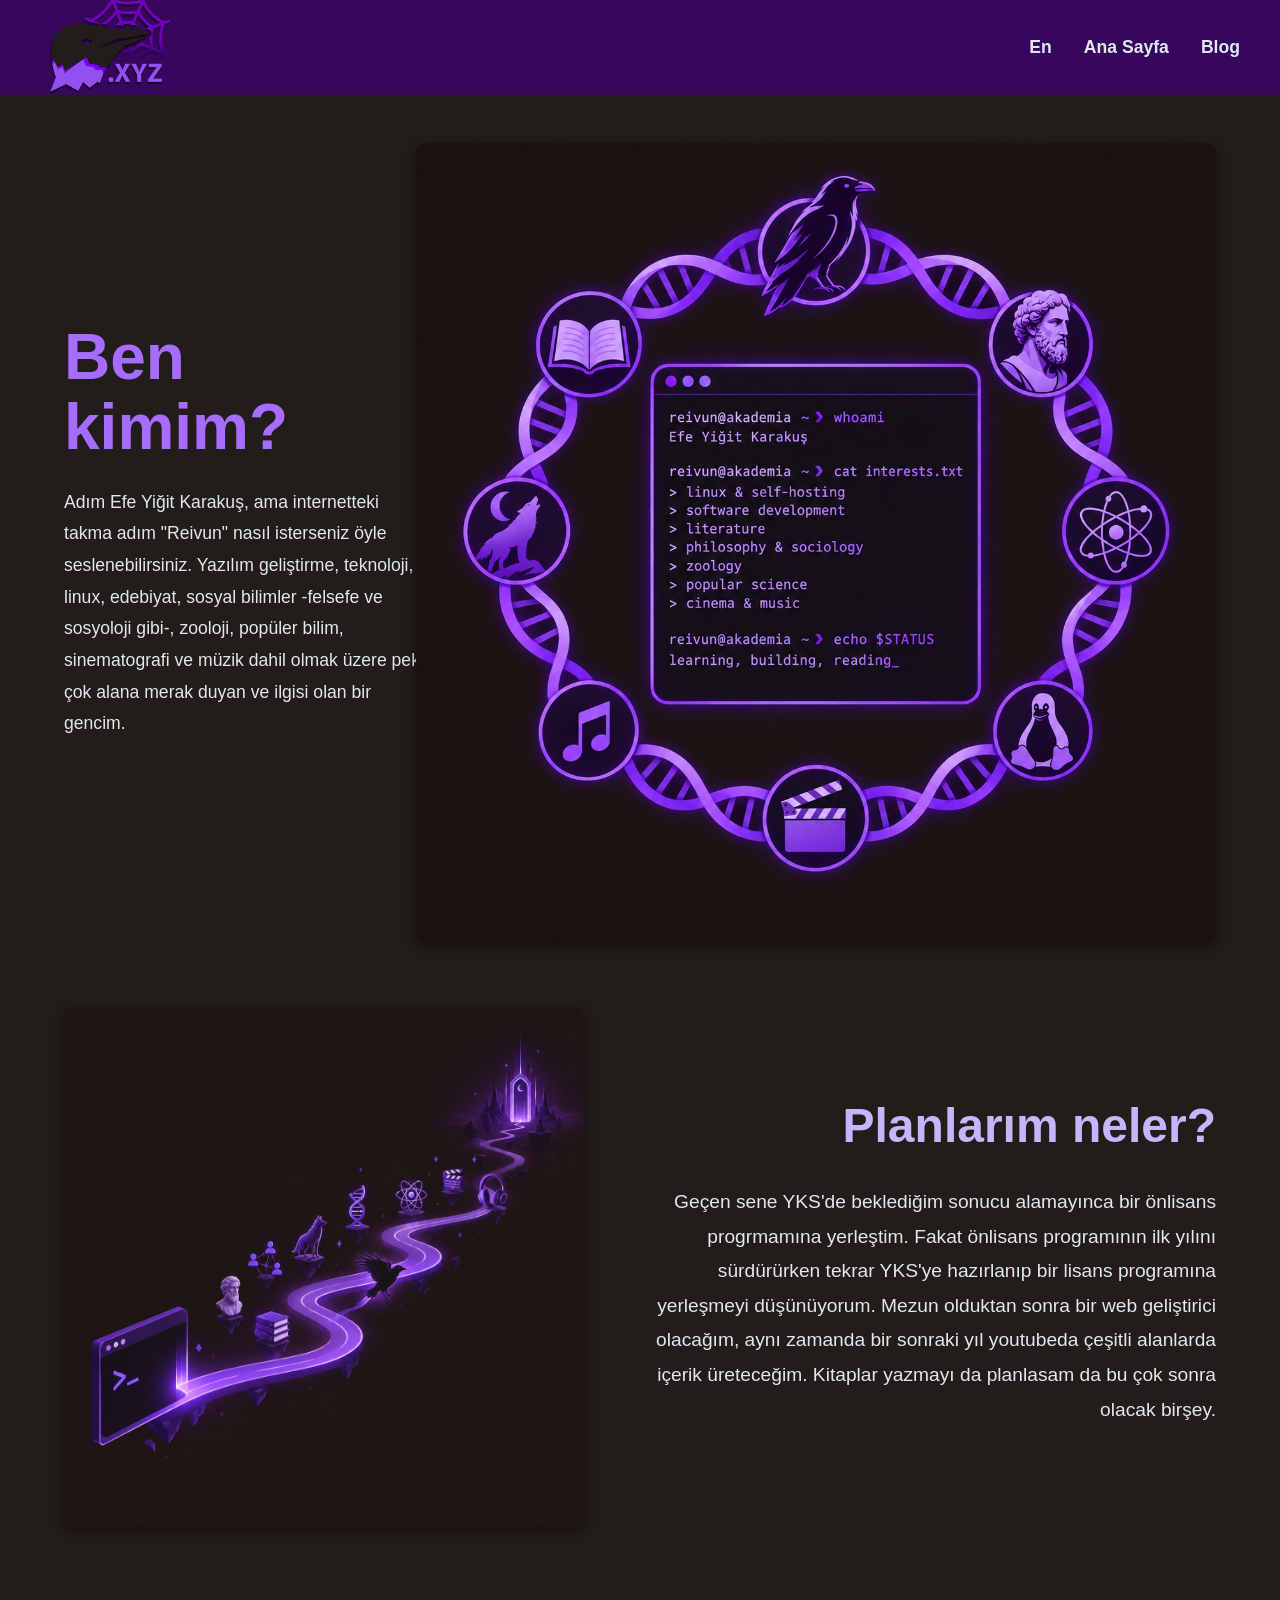
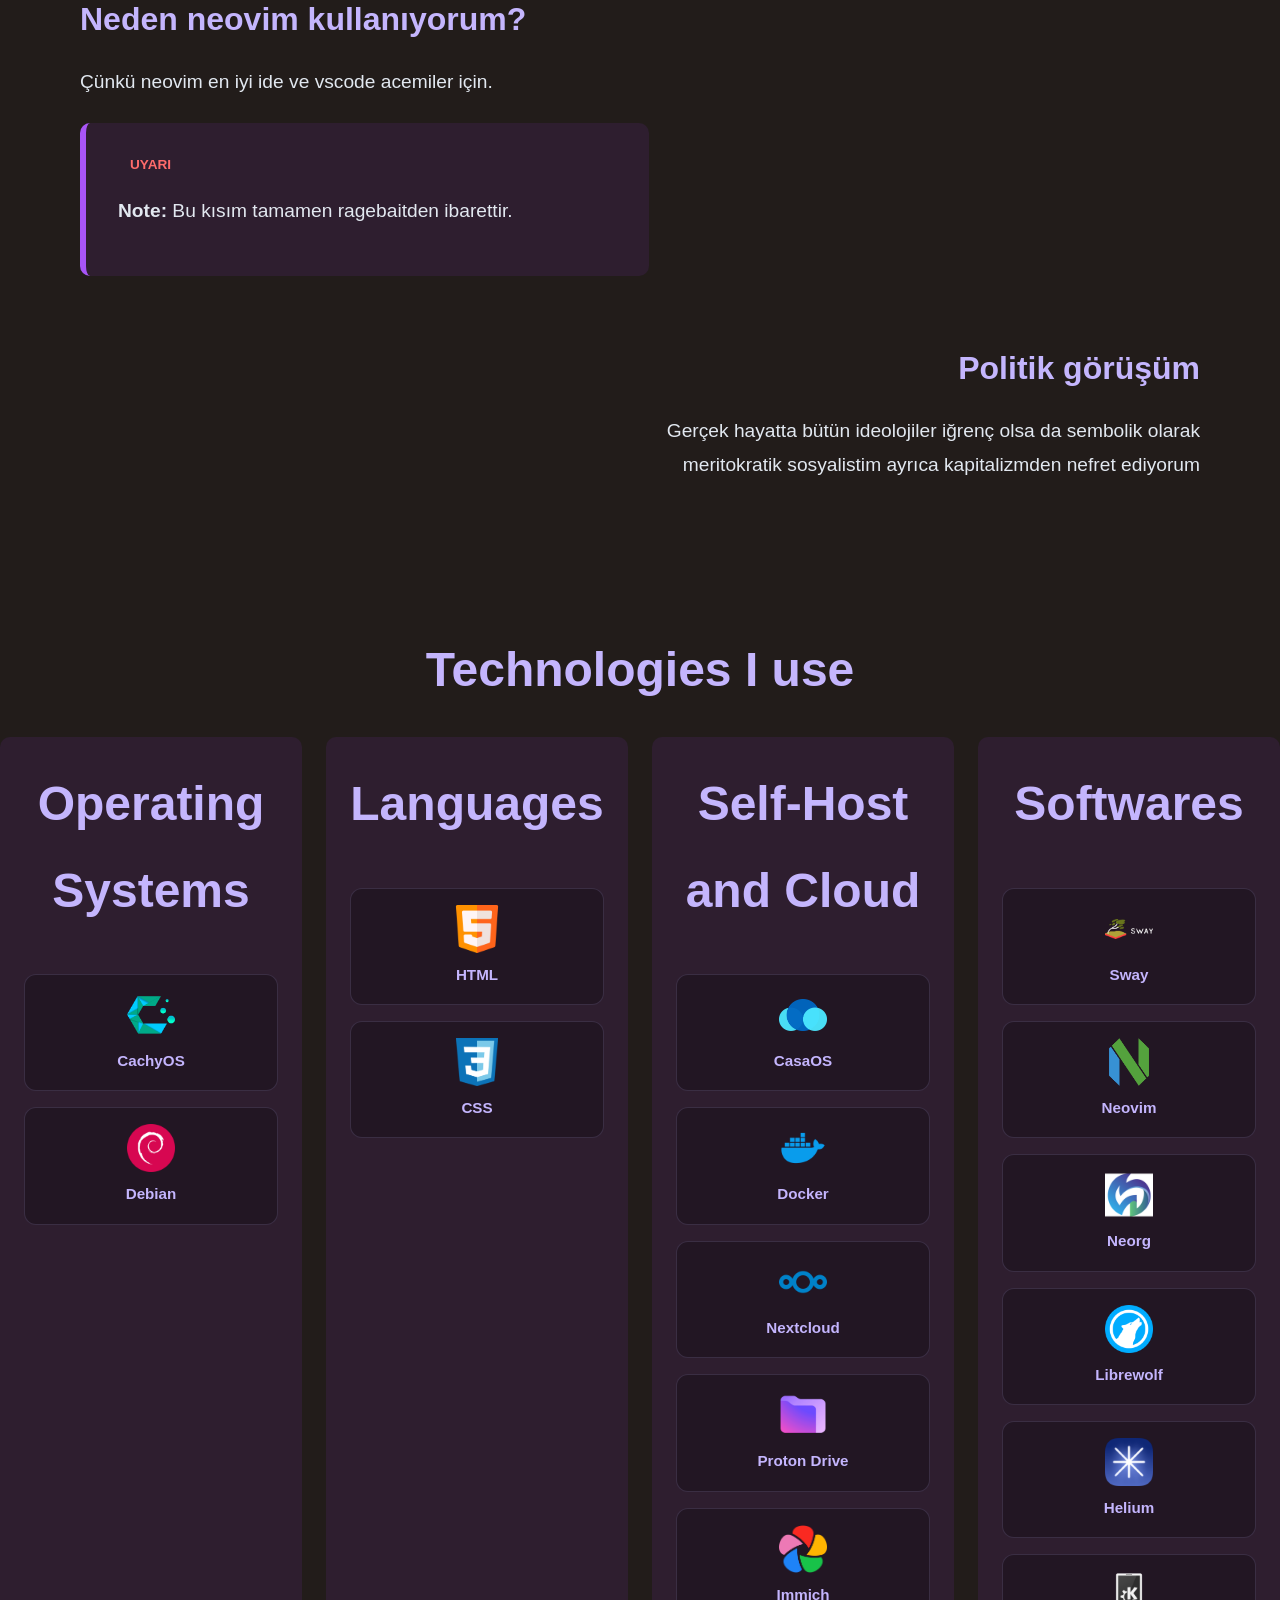
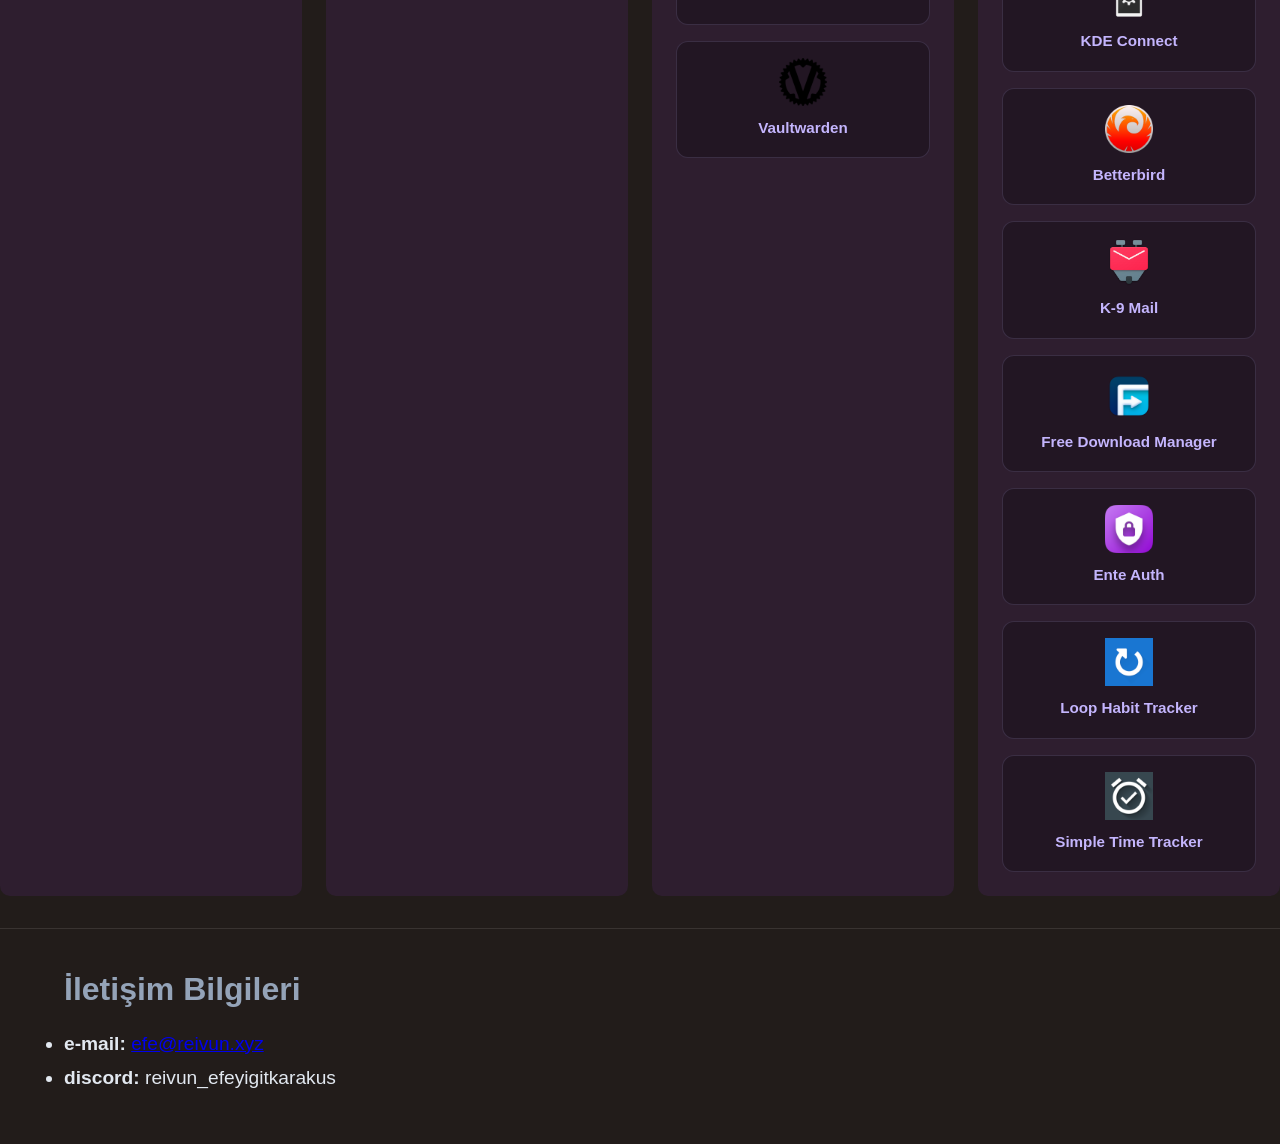
==== tr/index.html @ 5aaf133d "The logical errors in the code have been resolved" ====
<!DOCTYPE html>
<!-- html etiketi: lang="tr", içeriğin Türkçe olduğunu bildirir. Ekran okuyucular için doğru dil karşıdan yüklemesi yapar. -->
<html lang="tr">
<head>
  <!-- charset: UTF-8 karakter kodlaması (Türkçe karakterler için zorunlu). -->
  <meta charset="UTF-8">
  <!-- viewport: Mobil cihazlarda sayfanın doğru ölçekte görünmesini sağlar. -->
  <meta name="viewport" content="width=device-width, initial-scale=1.0">
  <!-- description: Arama motorları için Türkçe site açıklaması. -->
  <meta name="description" content="Efe Yiğit Karakuş (Reivun) kişisel portfolyo sitesi.">
  <meta name="author" content="Efe Yiğit Karakuş">

  <!-- CSS bağlantısı: tr/index.html 'tr/' klasörünün içinde olduğu için CSS'e doğru yol '../css/main.css'. -->
  <link rel="stylesheet" href="../css/main.css">

  <!-- title: Tarayıcı sekmesinde görünen başlık. -->
  <title>Efe Yiğit Karakuş | Kişisel Portfolyo</title>
</head>
<body>
  <!-- nav: Gezinme menüsü. aria-label ile erişebilirlik eklendi. -->
  <nav class="navbar" aria-label="Ana navigasyon menüsü">
    <!-- Logo bağlantısı: Anasayfaya (İngilizce) dönüş sağlar. -->
    <a href="../index.html" class="logo" aria-label="Anasayfaya dön (İngilizce)">
      <!-- ../images: tr klasörünün bir üstünde (kök dizinde) images klasörü var, bu yüzden yol doğru. -->
      <img src="../images/logo.png" alt="Reivun kişisel logosu">
    </a>
    <div class="nav-links">
      <a href="../index.html">En</a>
      <!-- aria-current="page": Şu an bulunduğunuz sayfayı işaretler. -->
      <a href="index.html" aria-current="page">Ana Sayfa</a>
      <a href="blog.html">Blog</a>
    </div>
  </nav>

  <!-- main: Sayfanın ana içeriği. -->
  <main>
    <section class="whoami-section">
      <div class="whoami-text">
        <h1>Ben kimim?</h1>
        <p>Adım Efe Yiğit Karakuş, ama internetteki takma adım "Reivun" nasıl isterseniz öyle seslenebilirsiniz. Yazılım geliştirme, teknoloji, linux, edebiyat, sosyal bilimler -felsefe ve sosyoloji gibi-, zooloji, popüler bilim, sinematografi ve müzik dahil olmak üzere pek çok alana merak duyan ve ilgisi olan bir gencim.</p>
      </div>
      <img src="../images/whoami.png" alt="whoami-terminal" class="whoami-img">
    </section>

    <section class="destination-section">
      <img src="../images/destination.png" alt="Hedef" class="destination-img">
      <div>
        <h2>Planlarım neler?</h2>
        <p>Geçen sene YKS'de beklediğim sonucu alamayınca bir önlisans progrmamına yerleştim. Fakat önlisans programının ilk yılını sürdürürken tekrar YKS'ye hazırlanıp bir lisans programına yerleşmeyi düşünüyorum. Mezun olduktan sonra bir web geliştirici olacağım, aynı zamanda bir sonraki yıl youtubeda çeşitli alanlarda içerik üreteceğim. Kitaplar yazmayı da planlasam da bu çok sonra olacak birşey.</p>
      </div>
    </section>

    <section class="align-left">
      <h3>Neden neovim kullanıyorum?</h3>
      <p>Çünkü neovim en iyi ide ve vscode acemiler için.</p>
      <div class="card">
        <div class="badge">Uyarı</div>
        <!-- <strong>: Kalın metin. 'Note:' yerine Türkçe 'Not:' kullanılabilir, ancak şu an оригинал korundu. -->
        <p><strong>Note:</strong> Bu kısım tamamen ragebaitden ibarettir.</p>
      </div>
    </section>

    <section class="align-right">
      <h3>Politik görüşüm</h3>
      <p>Gerçek hayatta bütün ideolojiler iğrenç olsa da sembolik olarak meritokratik sosyalistim ayrıca kapitalizmden nefret ediyorum</p>
    </section>
  </main>

  <!-- techs: Teknoloji listesi bölümü. 'br' etiketleri kaldırıldı, boşluk CSS tarafından sağlanıyor. -->
  <div class="techs">
    <!-- İkinci h1 yerine h2 kullanıldı (tek h1 kuralına uygun). -->
    <h2>Technologies I use</h2>
    <div class="techs-grid">
      <!-- Kategori: İşletim Sistemleri -->
      <div class="techs-category">
        <h2>Operating Systems</h2>
        <div class="techs-item">
          <img src="../images/cachyos-icon.png" alt="CachyOS işletim sistemi logosu">
          <span>CachyOS</span>
        </div>
        <div class="techs-item">
          <img src="../images/debian-icon.png" alt="Debian işletim sistemi logosu">
          <span>Debian</span>
        </div>
      </div>

      <!-- Kategori: Diller (kapanış etiketi h2 olarak düzeltildi, h3 hatalıydı) -->
      <div class="techs-category">
        <h2>Languages</h2>
        <div class="techs-item">
          <img src="../images/html-icon.png" alt="HTML dili logosu">
          <span>HTML</span>
        </div>
        <div class="techs-item">
          <img src="../images/css-icon.png" alt="CSS dili logosu">
          <span>CSS</span>
        </div>
      </div>

      <!-- Kategori: Self-Host ve Bulut (kapanış etiketi h2 olarak düzeltildi, h4 hatalıydı) -->
      <div class="techs-category">
        <h2>Self-Host and Cloud</h2>
        <div class="techs-item">
          <img src="../images/casaos-icon.png" alt="CasaOS logosu">
          <span>CasaOS</span>
        </div>
        <div class="techs-item">
          <img src="../images/docker-icon.png" alt="Docker logosu">
          <span>Docker</span>
        </div>
        <div class="techs-item">
          <img src="../images/nextcloud-icon.png" alt="Nextcloud logosu">
          <span>Nextcloud</span>
        </div>
        <div class="techs-item">
          <img src="../images/proton-drive-icon.png" alt="Proton Drive logosu">
          <span>Proton Drive</span>
        </div>
        <div class="techs-item">
          <img src="../images/immich-232799461.png" alt="Immich logosu">
          <span>Immich</span>
        </div>
        <div class="techs-item">
          <img src="../images/vaultwarden-icon.png" alt="Vaultwarden logosu">
          <span>Vaultwarden</span>
        </div>
      </div>

      <!-- Kategori: Yazılımlar -->
      <div class="techs-category">
        <h2>Softwares</h2>
        <div class="techs-item">
          <img src="../images/sway-icon.png" alt="Sway pencere yöneticisi logosu">
          <span>Sway</span>
        </div>
        <div class="techs-item">
          <img src="../images/neovim-icon.png" alt="Neovim metin editörü logosu">
          <span>Neovim</span>
        </div>
        <div class="techs-item">
          <img src="../images/neorg-icon.png" alt="Neorg organizasyon aracı logosu">
          <span>Neorg</span>
        </div>
        <div class="techs-item">
          <img src="../images/librewolf-icon.png" alt="Librewolf web tarayıcısı logosu">
          <span>Librewolf</span>
        </div>
        <div class="techs-item">
          <img src="../images/helium-icon.png" alt="Helium logosu">
          <span>Helium</span>
        </div>
        <div class="techs-item">
          <img src="../images/kde-connect-icon.png" alt="KDE Connect logosu">
          <span>KDE Connect</span>
        </div>
        <div class="techs-item">
          <img src="../images/betterbird-icon.png" alt="Betterbird e-posta istemcisi logosu">
          <span>Betterbird</span>
        </div>
        <div class="techs-item">
          <img src="../images/K-9-mail-icon.png" alt="K-9 Mail e-posta istemcisi logosu">
          <span>K-9 Mail</span>
        </div>
        <div class="techs-item">
          <img src="../images/free-download-manager-icon.png" alt="Free Download Manager logosu">
          <span>Free Download Manager</span>
        </div>
        <div class="techs-item">
          <img src="../images/ente-auth-icon.png" alt="Ente Auth doğrulama uygulaması logosu">
          <span>Ente Auth</span>
        </div>
        <div class="techs-item">
          <img src="../images/loop-habbit-tracker-icon.png" alt="Loop Habit Tracker logosu">
          <span>Loop Habit Tracker</span>
        </div>
        <div class="techs-item">
          <img src="../images/simple-time-tracker-icon.png" alt="Simple Time Tracker logosu">
          <span>Simple Time Tracker</span>
        </div>
      </div>
    </div>
  </div>

  <!-- footer: Alt bilgi bölümü. İletişim bilgileri burada. -->
  <footer>
    <!-- id="contact-info": Bu bölüme doğrudan link atılabilir veya JavaScript ile hedeflenebilir. -->
    <h3 id="contact-info">İletişim Bilgileri</h3>
    <ul>
      <li><b>e-mail:</b> <a href="mailto:efe@reivun.xyz">efe@reivun.xyz</a></li>
      <li><b>discord:</b> reivun_efeyigitkarakus</li>
    </ul>
  </footer>
</body>
</html>
---- css/main.css ----
/* ==========================================================================
   CSS SIFIRLA
MA (RESET)
   ==========================================================================
   Tüm HTML elementlerinin varsayılan marj (boşluk) ve dolgu (padding) değerlerini sıfırlar.
   box-sizing: border-box, genişlik ve yükseklik hesaplamalarında kenarlık (border) ve dolguyu (padding)
   dahil eder. Bu sayede elemanlar beklenmedik şekilde genişmez ve tasarım daha tutarlı olur.
*/
* {
  margin: 0;
  padding: 0;
  box-sizing: border-box;
}

/* ==========================================================================
   CSS DEĞİŞKENLERİ (CUSTOM PROPERTIES)
   ==========================================================================
   Renkleri, yazı tiplerini ve yaygın değerleri tek bir yerde toplar.
   Avantaj: Bir rengi değiştirmek istediğinizde, tüm dosyada arama yapmak yerine
   sadece buradaki değeri değiştirirsiniz. Kod daha temiz ve sürdürülebilir olur.
*/
:root {
  --bg-color: #221c1a;          /* Sayfa arka plan rengi (koyu kahverengi/siyah) */
  --text-color: #e2e8f0;        /* Ana yazı rengi (açık gri/mavi) */
  --primary-color: #a66bff;     /* Birincil renk (mor - başlıklar için) */
  --secondary-color: #c4b5fd;   /* İkincil renk (hafif mor - alt başlıklar için) */
  --accent-color: #ff6b6b;      /* Vurgu rengi (kırmızı/sarı - uyarılar için) */
  --navbar-bg: #37065d;         /* Navigasyon çubuğu arka plan rengi (koyu mor) */
  --card-bg: rgba(147, 51, 234, 0.1); /* Kart arka plan rengi (şeffaf mor) */
  --muted-text: #94a3b8;        /* Soluk yazı rengi (alt bilgiler için) */
  --max-width: 1100px;          /* İçerik için maksimum genişlik (büyütüldü) */
  --border-radius: 10px;        /* Köşe yuvarlama (daha yuvarlak) */
  --max-width: 1500px;
}

/* ==========================================================================
   GÖVDE (BODY) STİLLERİ
   ==========================================================================
   Tüm sayfanın temel görünümünü belirler.
   Taban yazı boyutu büyütüldü (16px -> 18px) ve satır arası artırıldı.
*/
body {
  background-color: var(--bg-color);
  font-family: 'Geist', sans-serif;
  color: var(--text-color);
  font-size: 18px;               /* Taban yazı boyutu büyütüldü */
  line-height: 1.8;              /* Satır arası boşluk daha geniş */
}

/* ==========================================================================
   NAVBAR (GEZİNME ÇUBUĞU)
   ==========================================================================
   Sayfanın üstünde bulunan gezinme menüsü. Daha yüksek ve daha boşluklu.
*/
.navbar {
  display: flex;
  justify-content: space-between;
  align-items: center;
  background-color: var(--navbar-bg);
  padding: 1.5rem 2.5rem;        /* Daha büyük padding */
  max-height: 95px;             /* Daha yüksek navbar */
}

/* Logo alanı */
.logo {
  display: flex;
  align-items: center;
  margin-top: 20px;
}

/* Logo görseli: Daha büyük boyut */
.logo img {
  max-height: 140px;              /* Logo boyutu büyütüldü */
  width: auto;
  display: block;
}

/* Navigasyon bağlantıları grubu. */
.nav-links {
  display: flex;
  gap: 2rem;                     /* Bağlantılar arası daha fazla boşluk */
}

.nav-links a {
  color: var(--text-color);
  text-decoration: none;
  font-weight: 600;              /* Daha kalın yazı */
  font-size: 1.1rem;             /* Daha büyük yazı boyutu */
  transition: color 0.2s ease;
}

.nav-links a:hover {
  color: var(--primary-color);
}

/* ==========================================================================
   ANA İÇERİK VE ALT BİLGİ (MAIN & FOOTER)
   ==========================================================================
   Daha geniş padding ve ortalama.
*/
main,
footer {
  width: auto;
  padding: 3rem 4rem;            /* Daha büyük kenar boşlukları */
  max-width: var(--max-width);
  margin: 0 auto;
}

footer {
  padding-top: 2rem;
  border-top: 1px solid rgba(255, 255, 255, 0.1);
}

/* ==========================================================================
   BÖLÜMLER (SECTION)
   ==========================================================================
   Her içerik bölümü arası daha fazla boşluk.
*/
section {
  margin-bottom: 4rem;           /* Bölümler arası daha büyük boşluk */
  max-width: 72ch;               /* Okunabilir satır uzunluğu korundu */
  padding: 0 1rem;
}

section h1,
section h2,
section h3 {
  margin-bottom: 1rem;           /* Başlık ile metin arası daha fazla boşluk */
}

/* Başlık boyutları büyütüldü */
h1 {
  font-size: clamp(2.5rem, 5vw, 4rem);   /* Büyük ana başlık */
  color: var(--primary-color);
  margin-bottom: 1rem;
}

h2 {
  font-size: clamp(2rem, 4vw, 3rem);     /* Büyük alt başlık */
  color: var(--secondary-color);
  margin-bottom: 0.75rem;
}

h3 {
  font-size: clamp(1.5rem, 3vw, 2rem);   /* Büyük üçüncü seviye başlık */
  color: var(--secondary-color);
  margin-bottom: 0.5rem;
}

h4,
h5,
h6 {
  color: var(--secondary-color);
}

section p {
  line-height: 1.8;
  margin-bottom: 1.5rem;
}

/* Paragraf ve liste boyutu büyütüldü */
p,
li {
  font-size: clamp(1.125rem, calc(1rem + 0.25vw), 1.5rem);
  color: var(--text-color);
}

.whoami-section {
  display: grid;
  grid-template-columns: minmax(0, 60ch) minmax(0, 1fr); /* sol: yazı, sağ: görsel */
  align-items: center;
  gap: 10rem;

  max-width: none;
  width: 100%;
  padding: 0;
}

.whoami-text h1 {
  line-height: 1.1;
  margin-bottom: 1.5rem;
}

.whoami-text {
  min-width: 0;
  margin-right: 15rem;
}

.whoami-text p {
  font-size: clamp(0.800rem, calc(1rem + 0.25vw), 1.1rem);
}

.whoami-img {
  width: 100%;
  min-width: 800px;
  height: auto;
  justify-self: end;        /* görsel sağa yaslanır */
  border-radius: var(--border-radius);
  box-shadow: 0 4px 12px rgba(0, 0, 0, 0.4);
}

.destination-section {
  display: flex; 
  gap: 4rem;
  align-items: center;
  margin-left: 0;
  max-width: 60ch;
  min-width: 60ch;

  max-width: none;
  width: 100%;
  padding: 0;
  text-align: right;
}

.destination-img {
  width: 100%;
  min-width: 520px;
  height: auto;
  justify-self: start;
  border-radius: var(--border-radius);
  box-shadow: 0 4px 12px rgba(0, 0, 0, 0.4);
}

#contact-info {
  color: var(--muted-text);
}

/* ==========================================================================
   KART (CARD) BİÇEMLİĞİ
   ==========================================================================
   Uyarı/not kutusu daha belirgin ve daha geniş.
*/
.card {
  background-color: var(--card-bg);
  border-left: 6px solid #a855f7;   /* Daha kalın sol çizgi */
  border-radius: var(--border-radius);
  padding: 1.5rem 2rem;             /* Daha geniş iç boşluk */
  margin-top: 1.5rem;
  color: var(--accent-color);
}

.card .badge {
  display: inline-block;
  color: var(--accent-color);
  font-size: 0.85rem;
  font-weight: bold;
  padding: 0.25rem 0.75rem;
  border-radius: 4px;
  text-transform: uppercase;
  margin-bottom: 0.75rem;
}

/* ==========================================================================
   TEKNOLOJİLER BÖLÜMÜ (TECHS)
   ==========================================================================
   Eski boyutlara geri alındı (istisna: h1 başlıkları büyük kalıyor).
*/
.techs {
  max-width: var(--max-width);
  margin: 2rem auto;                 /* Eski üst-alt boşluğu */
  padding: 0;
  text-align: center;
  border-radius: var(--border-radius);
}

.techs h2 {
  margin-bottom: 1.5rem;             /* Eski kategori başlık boşluğu */
}

/* Grid düzeni: Eski sütun genişliği */
.techs-grid {
  display: grid;
  grid-template-columns: repeat(auto-fit, minmax(260px, 1fr));
  gap: 1.5rem;                       /* Eski hücre arası boşluk */
}

/* Teknoloji kategorileri: Eski kart boyutu */
.techs-category {
  background-color: var(--card-bg);
  padding: 1.5rem;
  display: grid;
  grid-template-columns: repeat(auto-fit, minmax(120px, 1fr));
  gap: 1rem;
  align-content: start;
  border-radius: var(--border-radius);
}

/* Kategori başlığı (font-size kaldırıldı, eski boyutta kalıyor) */
.techs-category h3 {
  grid-column: 1 / -1;
  margin-bottom: 1rem;
  text-align: center;
}

/* Teknoloji öğesi: İkon ve isim çifti eski boyutta */
.techs-item {
  display: flex;
  flex-direction: column;
  align-items: center;
  justify-content: center;
  gap: 0.5rem;
  padding: 1rem 0.5rem;
  background-color: rgba(0, 0, 0, 0.25);
  border: 1px solid rgba(196, 181, 253, 0.15);
  border-radius: 12px;
  transition: transform 0.2s ease, border-color 0.2s ease;
  text-align: center;
}

.techs-item img {
  width: 48px;                       /* Eski ikon boyutu */
  height: 48px;
  object-fit: contain;
}

.techs-item span {
  font-size: 0.95rem;                /* Eski yazı boyutu */
  font-weight: 700;
  color: var(--secondary-color);
}

.techs-item:hover {
  transform: translateY(-4px);
  border-color: var(--primary-color);
}

/* ==========================================================================
   SAĞA / SOLA YASLAMA (CLASS TABANLI)
   ==========================================================================
   Bölümlerin sola veya sağa yaslanmasını sağlar.
*/
.align-left {
  margin-right: auto;
  margin-left: 0;
  text-align: left;
  max-width: 60ch;
  min-width: 60ch;
}

.align-right {
  margin-left: auto;
  margin-right: 0;
  text-align: right;
  max-width: 60ch;
  min-width: 60ch;
}

/* ==========================================================================
   MOBIL UYUM (RESPONSIVE)
   ==========================================================================
   Dar ekranlarda boyutları biraz küçültür ama okunabilirliği korur.
*/
@media (max-width: 768px) {
  .navbar {
    flex-direction: column;
    gap: 1rem;
    padding: 1rem;
    min-height: auto;
  }

  .nav-links {
    flex-wrap: wrap;
    justify-content: center;
    gap: 1rem;
  }

  .logo img {
    max-height: 60px;
  }

  main,
  footer {
    padding: 1.5rem 2rem;
  }

  section {
    max-width: 100%;
    text-align: left;
    margin-bottom: 2rem;
  }

  .techs-grid {
    grid-template-columns: repeat(auto-fit, minmax(240px, 1fr));
    gap: 1.5rem;
  }

  .techs-category {
    padding: 1.5rem;
    gap: 1rem;
  }

  .techs-item img {
    width: 48px;
    height: 48px;
  }

  .techs-item span {
    font-size: 1rem;
  }

  h1 {
    font-size: clamp(2rem, 10vw, 3rem);
  }

  h2 {
    font-size: clamp(1.75rem, 8vw, 2.5rem);
  }

  h3 {
    font-size: clamp(1.25rem, 6vw, 1.75rem);
  }
}

/* ==========================================================================
   ERİŞEBİLİRLİK (ACCESSIBILITY)
   ==========================================================================
   Klavyenle gezinme yapan kullanıcılar için odaklanma stilleri.
*/
a:focus {
  outline: 3px solid var(--primary-color);
  outline-offset: 4px;
}
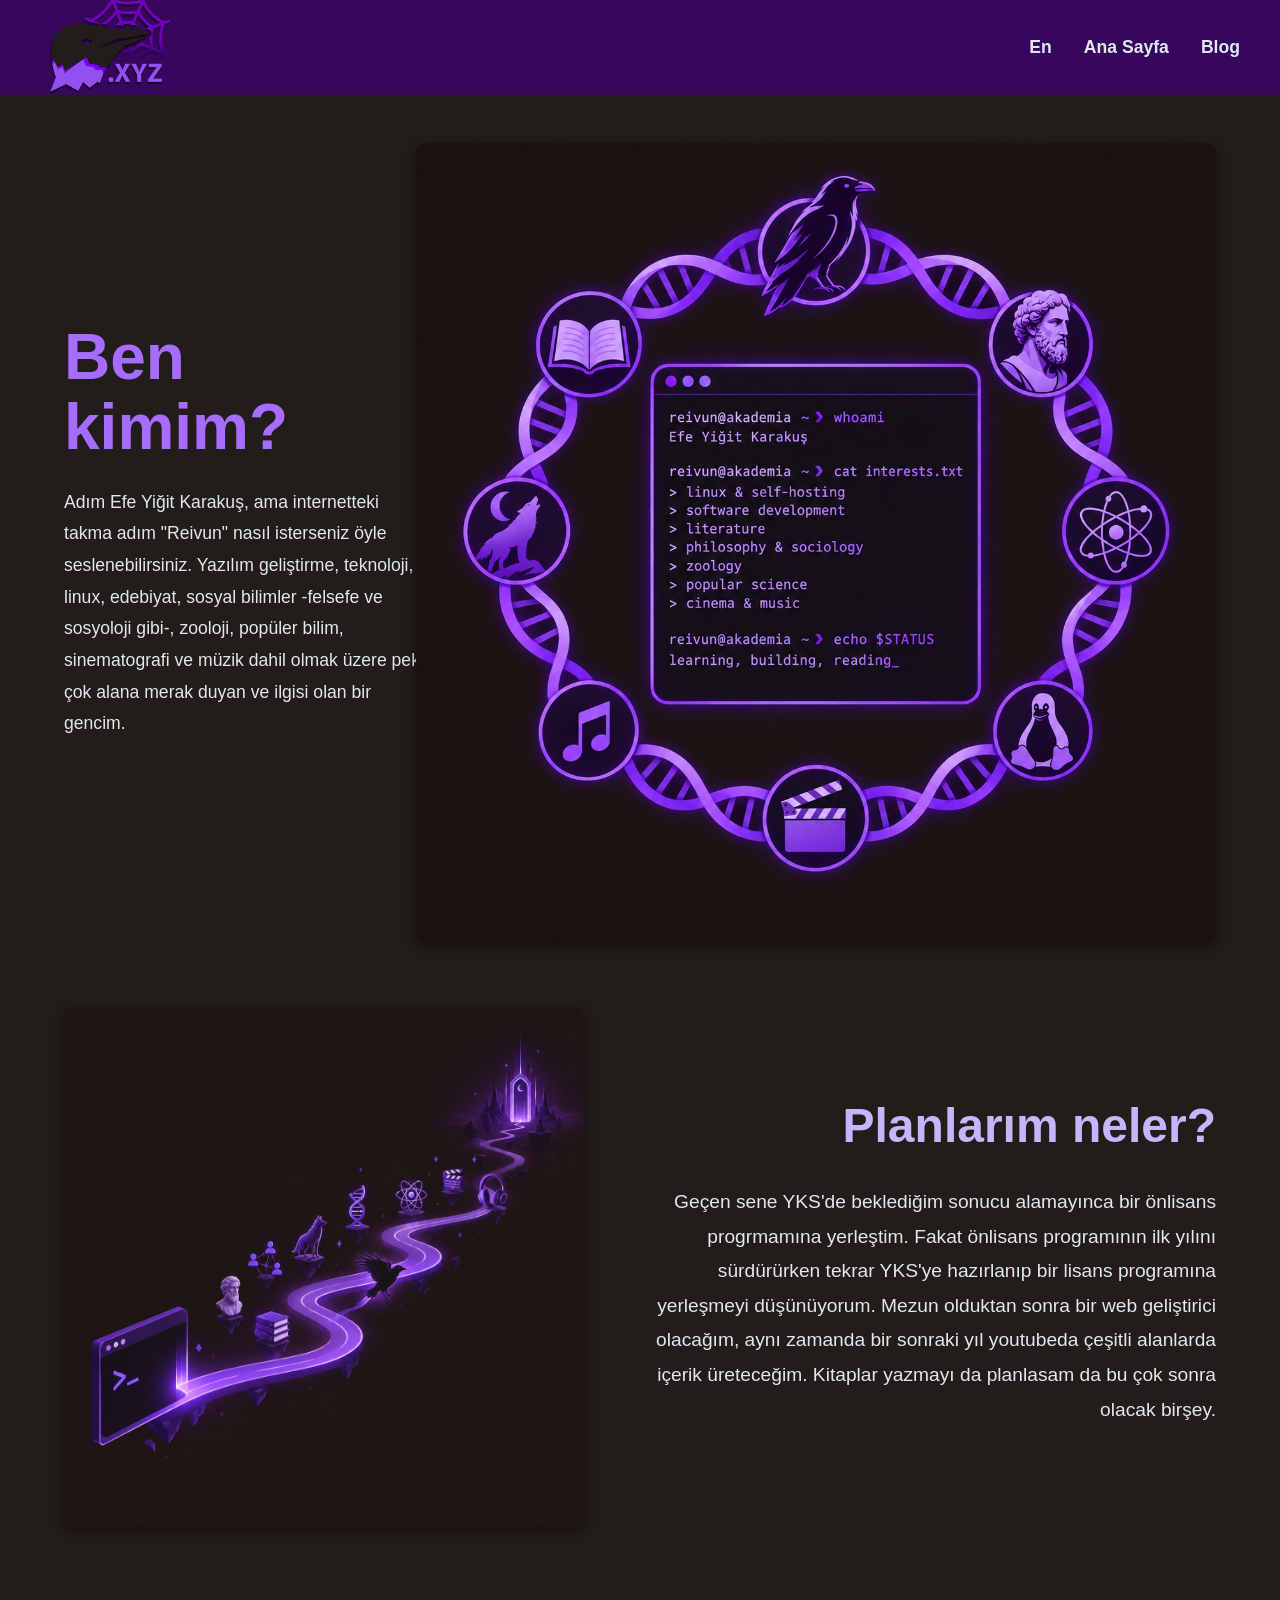
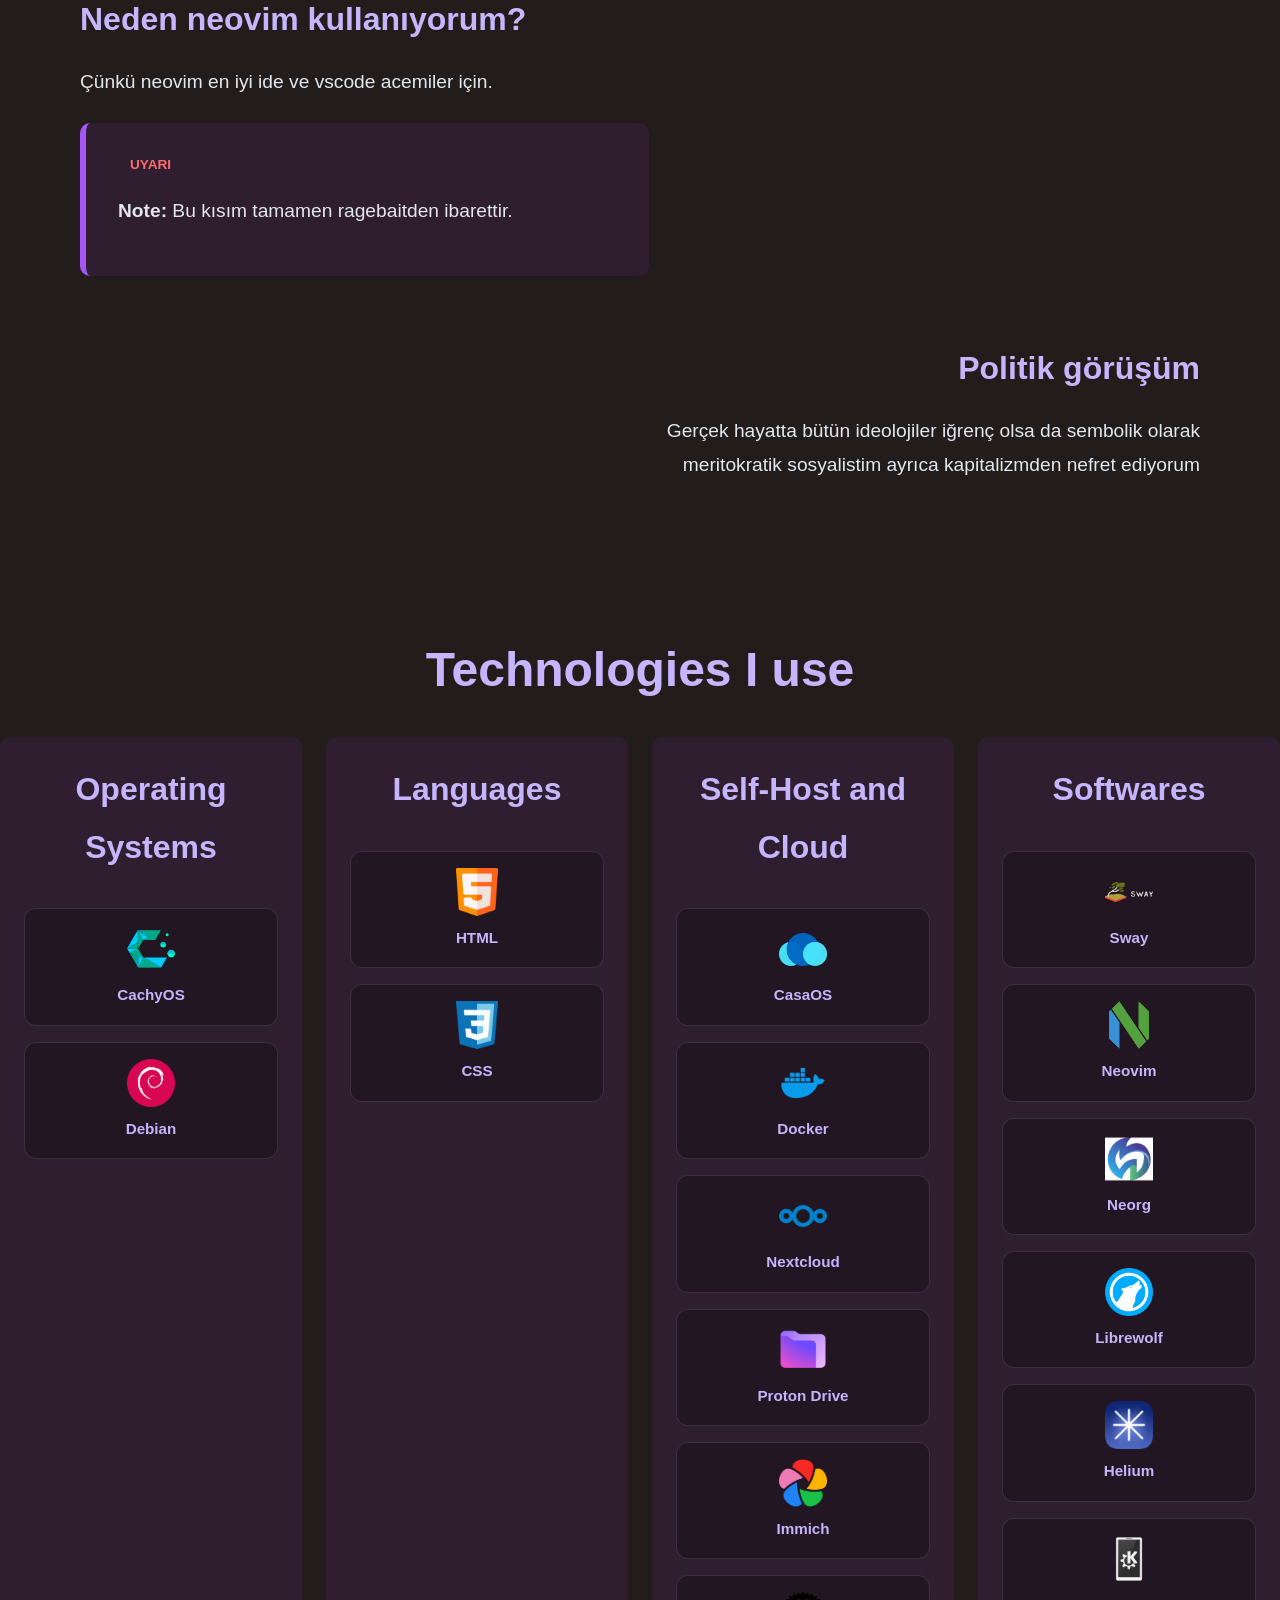
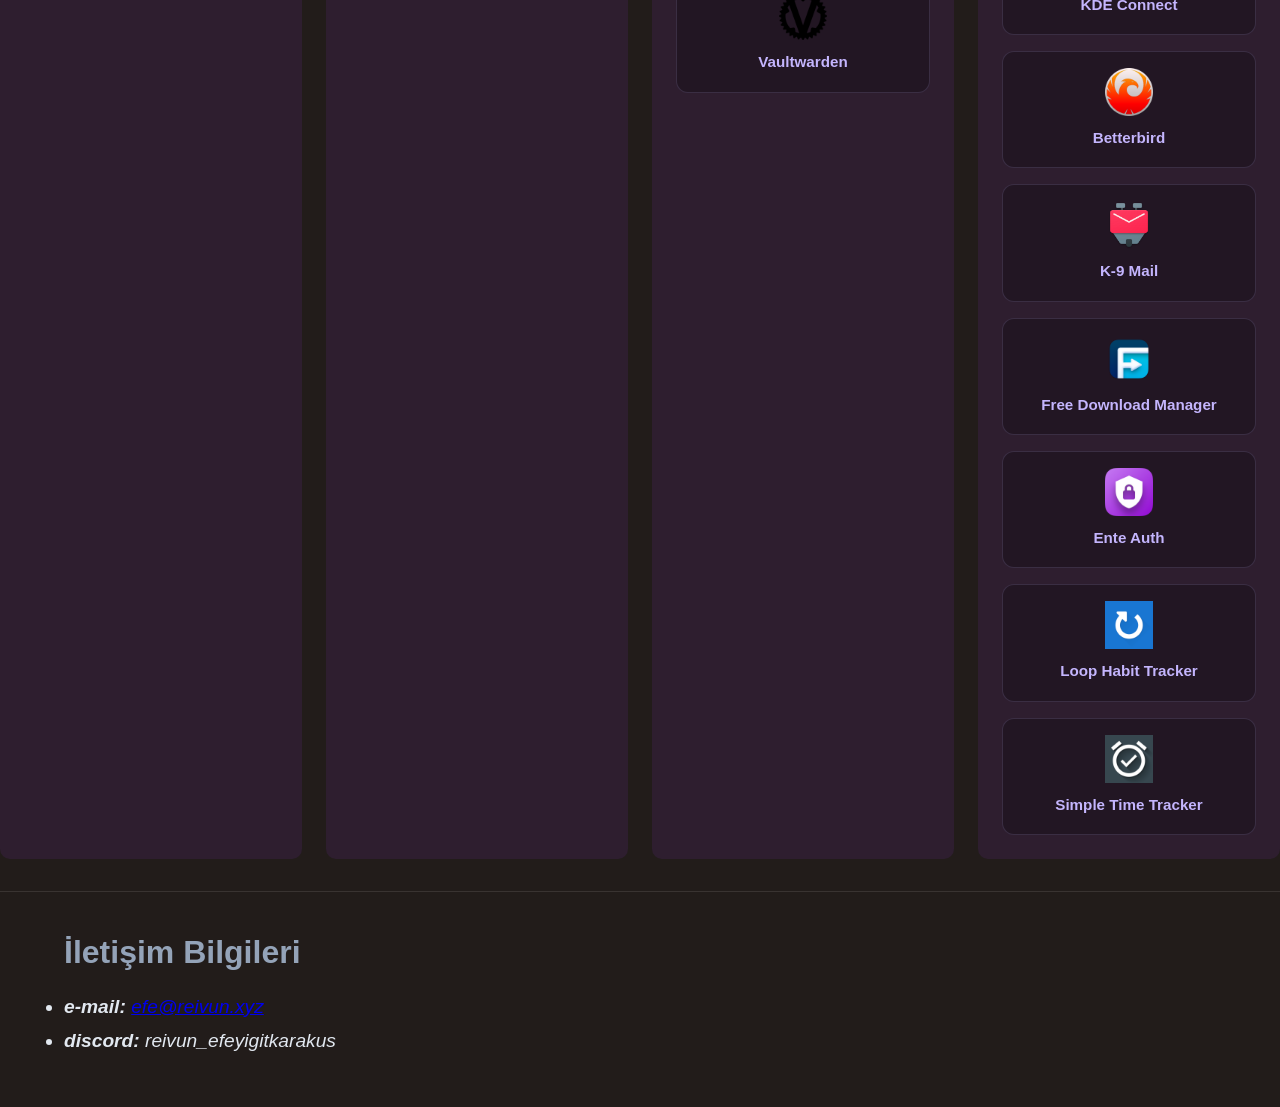
==== commit 45fc2436: "The logical errors in the code have been resolved" ====
--- a/tr/index.html
+++ b/tr/index.html
@@ -73,7 +73,7 @@
     <div class="techs-grid">
       <!-- Kategori: İşletim Sistemleri -->
       <div class="techs-category">
-        <h2>Operating Systems</h2>
+        <h3>Operating Systems</h2>
         <div class="techs-item">
           <img src="../images/cachyos-icon.png" alt="CachyOS işletim sistemi logosu">
           <span>CachyOS</span>
@@ -86,7 +86,7 @@
 
       <!-- Kategori: Diller (kapanış etiketi h2 olarak düzeltildi, h3 hatalıydı) -->
       <div class="techs-category">
-        <h2>Languages</h2>
+        <h3>Languages</h2>
         <div class="techs-item">
           <img src="../images/html-icon.png" alt="HTML dili logosu">
           <span>HTML</span>
@@ -99,7 +99,7 @@
 
       <!-- Kategori: Self-Host ve Bulut (kapanış etiketi h2 olarak düzeltildi, h4 hatalıydı) -->
       <div class="techs-category">
-        <h2>Self-Host and Cloud</h2>
+        <h3>Self-Host and Cloud</h2>
         <div class="techs-item">
           <img src="../images/casaos-icon.png" alt="CasaOS logosu">
           <span>CasaOS</span>
@@ -128,7 +128,7 @@
 
       <!-- Kategori: Yazılımlar -->
       <div class="techs-category">
-        <h2>Softwares</h2>
+        <h3>Softwares</h2>
         <div class="techs-item">
           <img src="../images/sway-icon.png" alt="Sway pencere yöneticisi logosu">
           <span>Sway</span>
@@ -185,10 +185,12 @@
   <footer>
     <!-- id="contact-info": Bu bölüme doğrudan link atılabilir veya JavaScript ile hedeflenebilir. -->
     <h3 id="contact-info">İletişim Bilgileri</h3>
+    <address>
     <ul>
       <li><b>e-mail:</b> <a href="mailto:efe@reivun.xyz">efe@reivun.xyz</a></li>
       <li><b>discord:</b> reivun_efeyigitkarakus</li>
     </ul>
-  </footer>
+    </address>
+   </footer>
 </body>
 </html>
--- a/css/main.css
+++ b/css/main.css
@@ -28,7 +28,6 @@
   --navbar-bg: #37065d;         /* Navigasyon çubuğu arka plan rengi (koyu mor) */
   --card-bg: rgba(147, 51, 234, 0.1); /* Kart arka plan rengi (şeffaf mor) */
   --muted-text: #94a3b8;        /* Soluk yazı rengi (alt bilgiler için) */
-  --max-width: 1100px;          /* İçerik için maksimum genişlik (büyütüldü) */
   --border-radius: 10px;        /* Köşe yuvarlama (daha yuvarlak) */
   --max-width: 1500px;
 }
@@ -204,7 +203,6 @@
   gap: 4rem;
   align-items: center;
   margin-left: 0;
-  max-width: 60ch;
   min-width: 60ch;
 
   max-width: none;
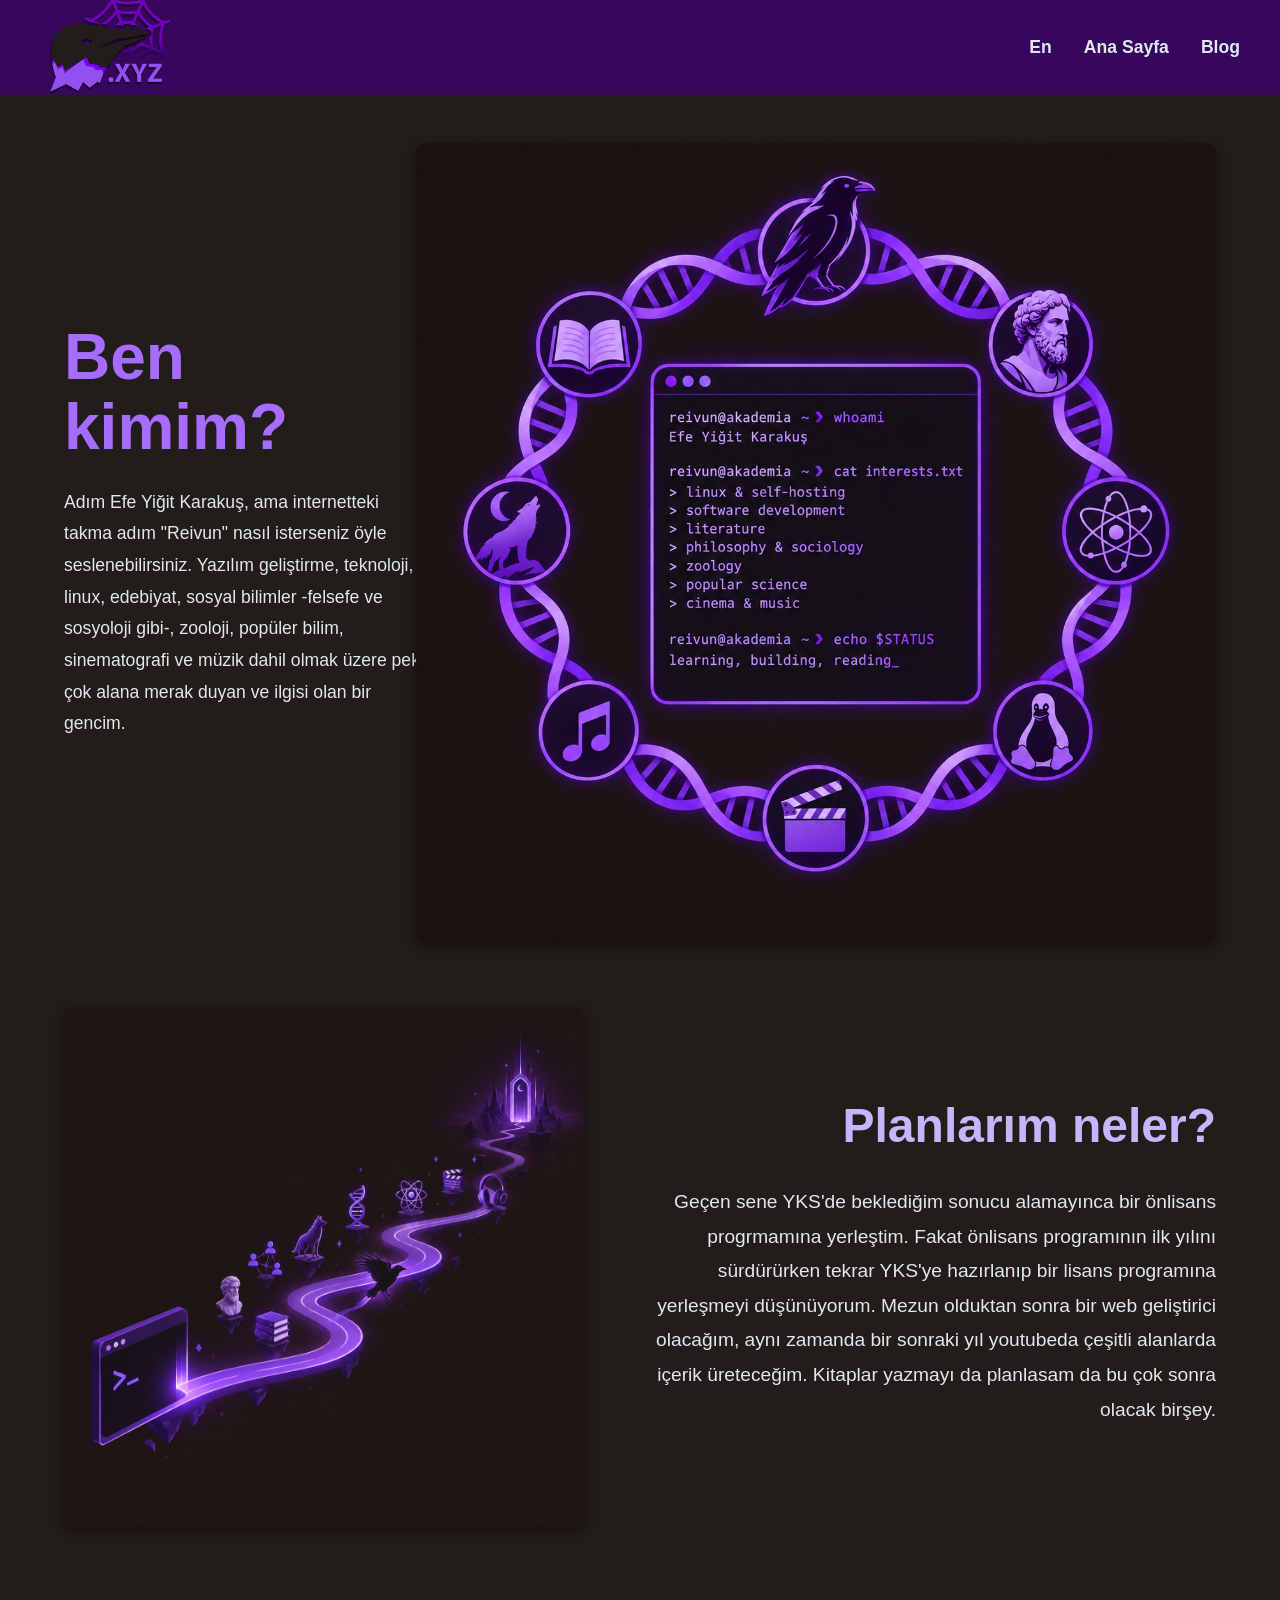
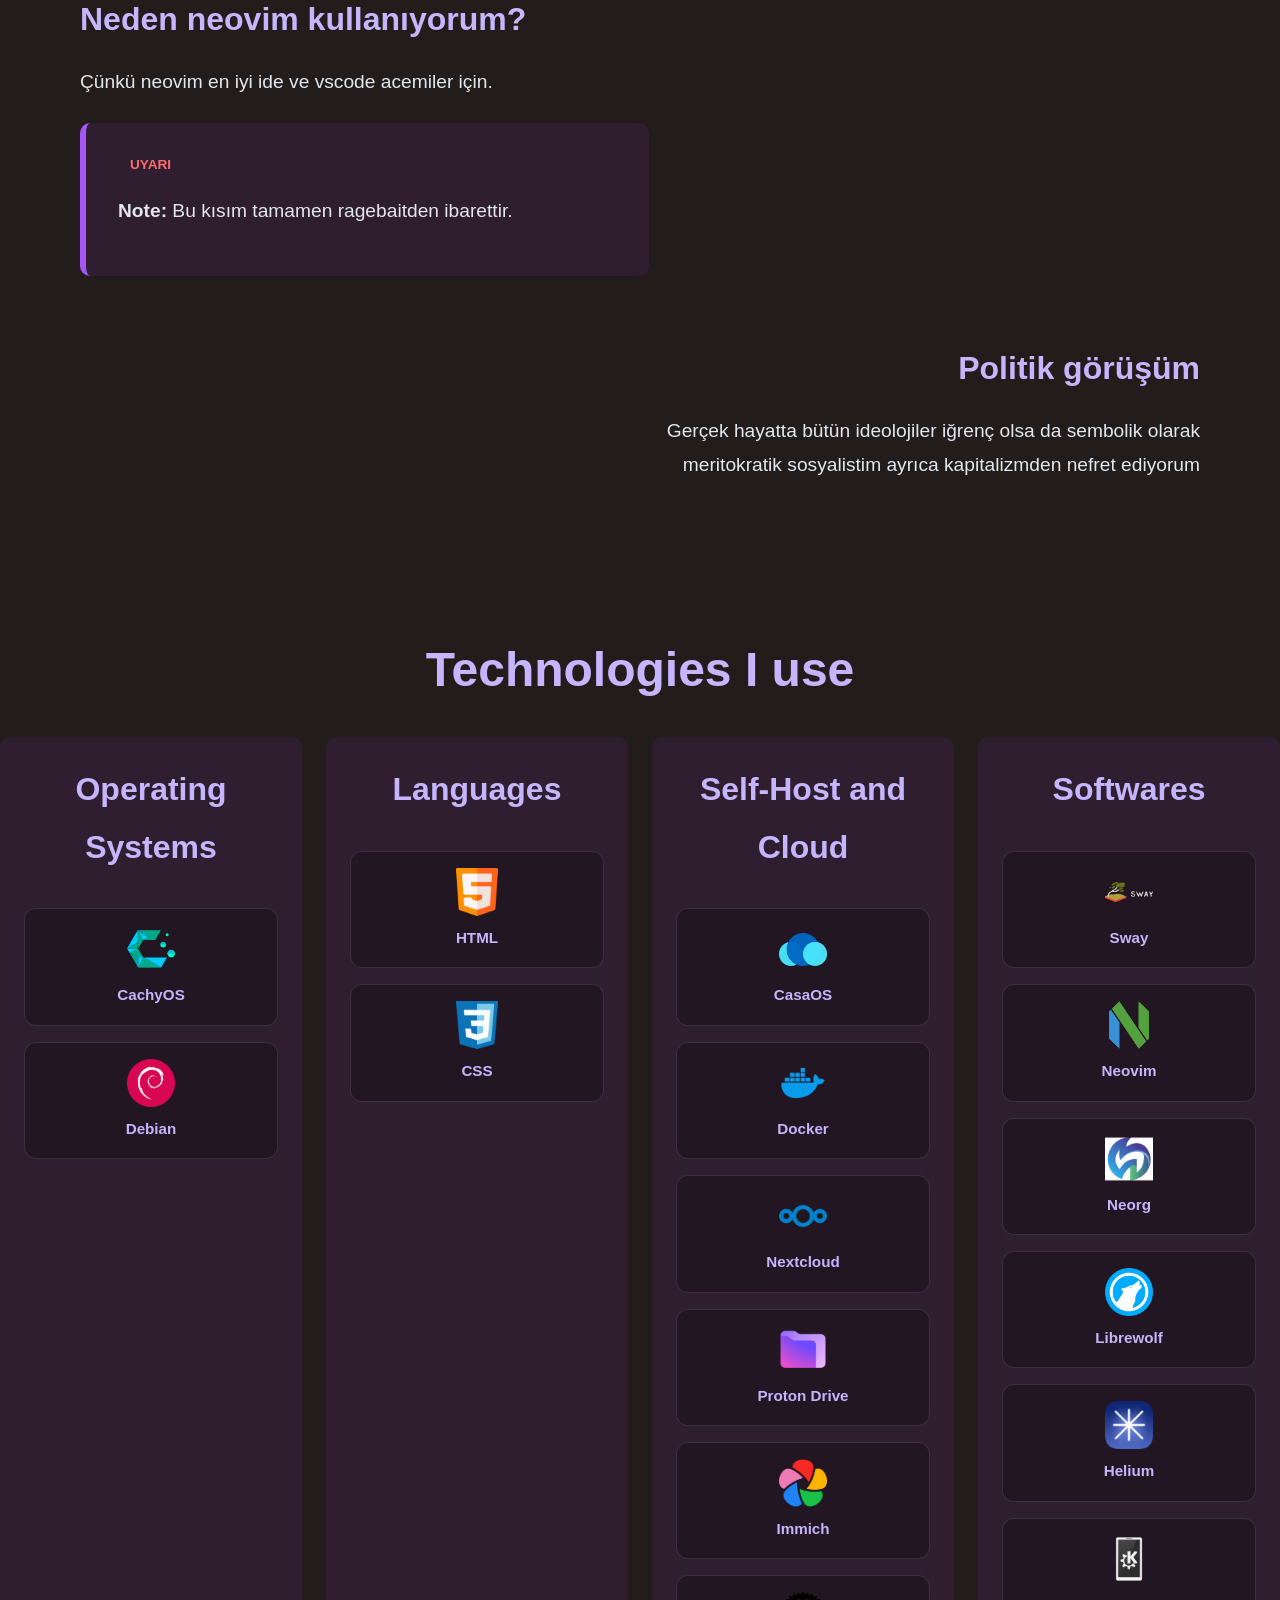
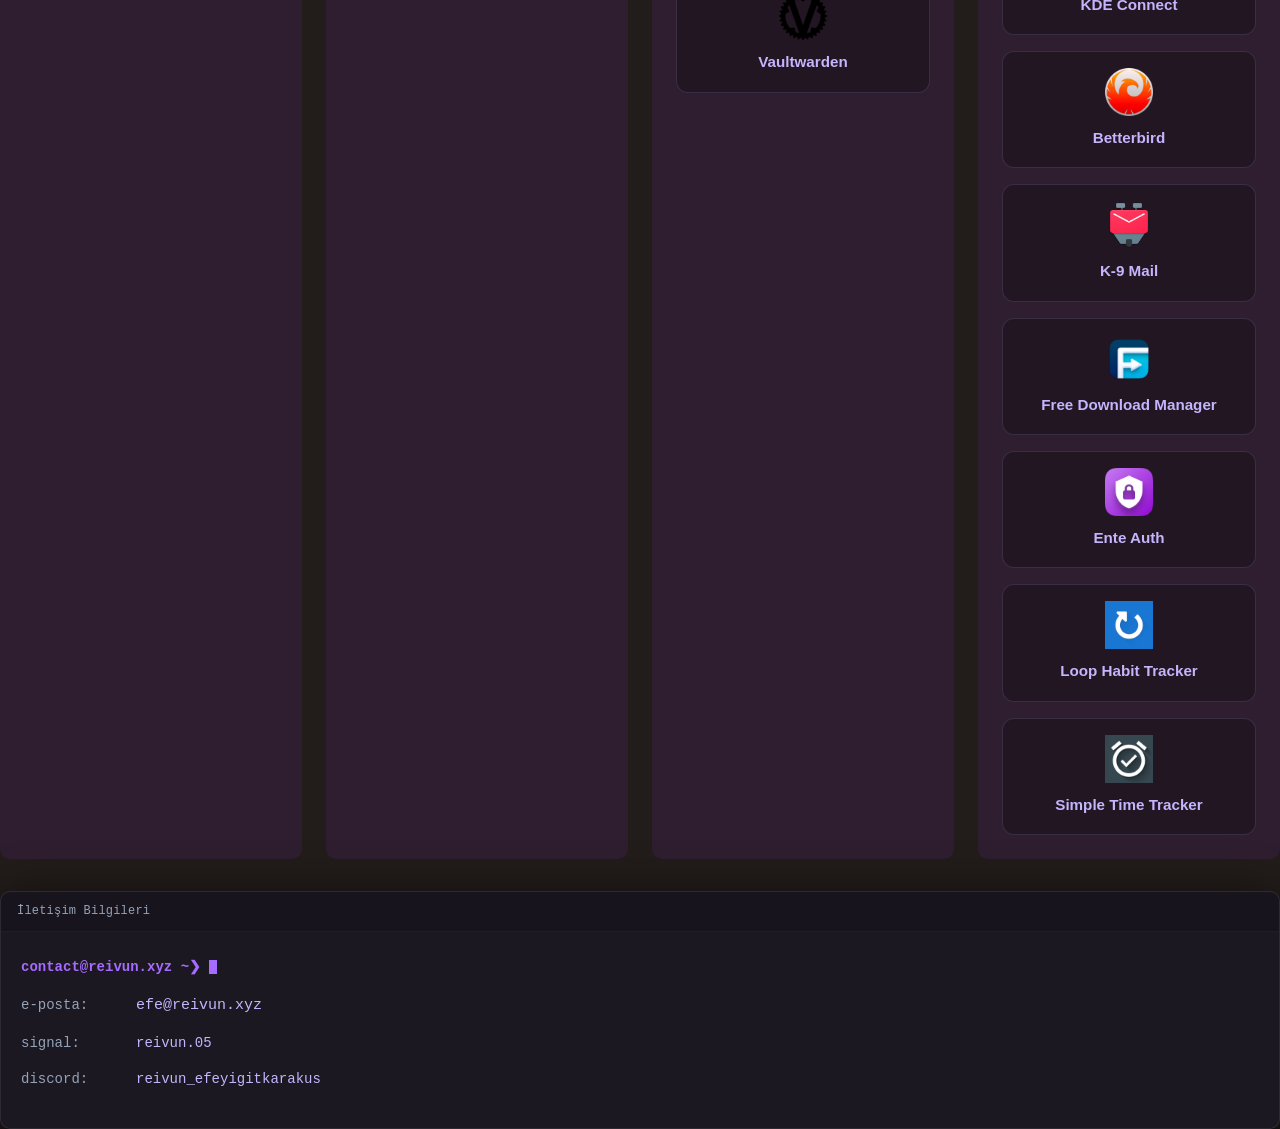
==== commit eddb3746: "Contact informations part is changed" ====
--- a/tr/index.html
+++ b/tr/index.html
@@ -39,11 +39,11 @@
         <h1>Ben kimim?</h1>
         <p>Adım Efe Yiğit Karakuş, ama internetteki takma adım "Reivun" nasıl isterseniz öyle seslenebilirsiniz. Yazılım geliştirme, teknoloji, linux, edebiyat, sosyal bilimler -felsefe ve sosyoloji gibi-, zooloji, popüler bilim, sinematografi ve müzik dahil olmak üzere pek çok alana merak duyan ve ilgisi olan bir gencim.</p>
       </div>
-      <img src="../images/whoami.png" alt="whoami-terminal" class="whoami-img">
+      <img src="../images/whoami.png" alt="Komut satırında whoami çıktısını gösteren terminal ekran görüntüsü" class="whoami-img">
     </section>
 
     <section class="destination-section">
-      <img src="../images/destination.png" alt="Hedef" class="destination-img">
+      <img src="../images/destination.png" alt="Kariyer hedefi ve planlarını gösteren görsel" class="destination-img">
       <div>
         <h2>Planlarım neler?</h2>
         <p>Geçen sene YKS'de beklediğim sonucu alamayınca bir önlisans progrmamına yerleştim. Fakat önlisans programının ilk yılını sürdürürken tekrar YKS'ye hazırlanıp bir lisans programına yerleşmeyi düşünüyorum. Mezun olduktan sonra bir web geliştirici olacağım, aynı zamanda bir sonraki yıl youtubeda çeşitli alanlarda içerik üreteceğim. Kitaplar yazmayı da planlasam da bu çok sonra olacak birşey.</p>
@@ -73,124 +73,135 @@
     <div class="techs-grid">
       <!-- Kategori: İşletim Sistemleri -->
       <div class="techs-category">
-        <h3>Operating Systems</h2>
-        <div class="techs-item">
-          <img src="../images/cachyos-icon.png" alt="CachyOS işletim sistemi logosu">
+        <h3>Operating Systems</h3>
+        <div class="techs-item">
+          <img src="../images/cachyos-icon.png" alt="CachyOS işletim sistemi simgesi">
           <span>CachyOS</span>
         </div>
         <div class="techs-item">
-          <img src="../images/debian-icon.png" alt="Debian işletim sistemi logosu">
+          <img src="../images/debian-icon.png" alt="Debian işletim sistemi simgesi">
           <span>Debian</span>
         </div>
       </div>
 
       <!-- Kategori: Diller (kapanış etiketi h2 olarak düzeltildi, h3 hatalıydı) -->
       <div class="techs-category">
-        <h3>Languages</h2>
-        <div class="techs-item">
-          <img src="../images/html-icon.png" alt="HTML dili logosu">
+        <h3>Languages</h3>
+        <div class="techs-item">
+          <img src="../images/html-icon.png" alt="HTML işaretleme dili simgesi">
           <span>HTML</span>
         </div>
         <div class="techs-item">
-          <img src="../images/css-icon.png" alt="CSS dili logosu">
+          <img src="../images/css-icon.png" alt="CSS stil dili simgesi">
           <span>CSS</span>
         </div>
       </div>
 
       <!-- Kategori: Self-Host ve Bulut (kapanış etiketi h2 olarak düzeltildi, h4 hatalıydı) -->
       <div class="techs-category">
-        <h3>Self-Host and Cloud</h2>
-        <div class="techs-item">
-          <img src="../images/casaos-icon.png" alt="CasaOS logosu">
+        <h3>Self-Host and Cloud</h3>
+        <div class="techs-item">
+          <img src="../images/casaos-icon.png" alt="CasaOS ev sunucu yazılımı simgesi">
           <span>CasaOS</span>
         </div>
         <div class="techs-item">
-          <img src="../images/docker-icon.png" alt="Docker logosu">
+          <img src="../images/docker-icon.png" alt="Docker konteynerleştirme platformu simgesi">
           <span>Docker</span>
         </div>
         <div class="techs-item">
-          <img src="../images/nextcloud-icon.png" alt="Nextcloud logosu">
+          <img src="../images/nextcloud-icon.png" alt="Nextcloud kendinden barındırılan bulut depolama simgesi">
           <span>Nextcloud</span>
         </div>
         <div class="techs-item">
-          <img src="../images/proton-drive-icon.png" alt="Proton Drive logosu">
+          <img src="../images/proton-drive-icon.png" alt="Proton Drive şifreli bulut depolama simgesi">
           <span>Proton Drive</span>
         </div>
         <div class="techs-item">
-          <img src="../images/immich-232799461.png" alt="Immich logosu">
+          <img src="../images/immich-232799461.png" alt="Immich kendinden barındırılan fotoğraf yönetimi simgesi">
           <span>Immich</span>
         </div>
         <div class="techs-item">
-          <img src="../images/vaultwarden-icon.png" alt="Vaultwarden logosu">
+          <img src="../images/vaultwarden-icon.png" alt="Vaultwarden açık kaynaklı şifre yöneticisi simgesi">
           <span>Vaultwarden</span>
         </div>
       </div>
 
       <!-- Kategori: Yazılımlar -->
       <div class="techs-category">
-        <h3>Softwares</h2>
-        <div class="techs-item">
-          <img src="../images/sway-icon.png" alt="Sway pencere yöneticisi logosu">
+        <h3>Softwares</h3>
+        <div class="techs-item">
+          <img src="../images/sway-icon.png" alt="Sway sergileme penceresi yöneticisi simgesi">
           <span>Sway</span>
         </div>
         <div class="techs-item">
-          <img src="../images/neovim-icon.png" alt="Neovim metin editörü logosu">
+          <img src="../images/neovim-icon.png" alt="Neovim metin editörü simgesi">
           <span>Neovim</span>
         </div>
         <div class="techs-item">
-          <img src="../images/neorg-icon.png" alt="Neorg organizasyon aracı logosu">
+          <img src="../images/neorg-icon.png" alt="Neorg組織 ve not alma aracı simgesi">
           <span>Neorg</span>
         </div>
         <div class="techs-item">
-          <img src="../images/librewolf-icon.png" alt="Librewolf web tarayıcısı logosu">
+          <img src="../images/librewolf-icon.png" alt="Librewolf gizlilik odaklı web tarayıcısı simgesi">
           <span>Librewolf</span>
         </div>
         <div class="techs-item">
-          <img src="../images/helium-icon.png" alt="Helium logosu">
+          <img src="../images/helium-icon.png" alt="Helium masaüstü uygulaması simgesi">
           <span>Helium</span>
         </div>
         <div class="techs-item">
-          <img src="../images/kde-connect-icon.png" alt="KDE Connect logosu">
+          <img src="../images/kde-connect-icon.png" alt="KDE Connect cihaz entegrasyonu simgesi">
           <span>KDE Connect</span>
         </div>
         <div class="techs-item">
-          <img src="../images/betterbird-icon.png" alt="Betterbird e-posta istemcisi logosu">
+          <img src="../images/betterbird-icon.png" alt="Betterbird e-posta istemcisi simgesi">
           <span>Betterbird</span>
         </div>
         <div class="techs-item">
-          <img src="../images/K-9-mail-icon.png" alt="K-9 Mail e-posta istemcisi logosu">
+          <img src="../images/K-9-mail-icon.png" alt="K-9 Mail e-posta istemcisi simgesi">
           <span>K-9 Mail</span>
         </div>
         <div class="techs-item">
-          <img src="../images/free-download-manager-icon.png" alt="Free Download Manager logosu">
+          <img src="../images/free-download-manager-icon.png" alt="Free Download Manager indirme hızlandırıcı simgesi">
           <span>Free Download Manager</span>
         </div>
         <div class="techs-item">
-          <img src="../images/ente-auth-icon.png" alt="Ente Auth doğrulama uygulaması logosu">
+          <img src="../images/ente-auth-icon.png" alt="Ente Auth iki aşamalı doğrulama uygulaması simgesi">
           <span>Ente Auth</span>
         </div>
         <div class="techs-item">
-          <img src="../images/loop-habbit-tracker-icon.png" alt="Loop Habit Tracker logosu">
+          <img src="../images/loop-habbit-tracker-icon.png" alt="Loop Habit Tracker alışkanlık takip uygulaması simgesi">
           <span>Loop Habit Tracker</span>
         </div>
         <div class="techs-item">
-          <img src="../images/simple-time-tracker-icon.png" alt="Simple Time Tracker logosu">
+          <img src="../images/simple-time-tracker-icon.png" alt="Simple Time Tracker zaman takip uygulaması simgesi">
           <span>Simple Time Tracker</span>
         </div>
       </div>
     </div>
   </div>
 
-  <!-- footer: Alt bilgi bölümü. İletişim bilgileri burada. -->
   <footer>
-    <!-- id="contact-info": Bu bölüme doğrudan link atılabilir veya JavaScript ile hedeflenebilir. -->
-    <h3 id="contact-info">İletişim Bilgileri</h3>
-    <address>
-    <ul>
-      <li><b>e-mail:</b> <a href="mailto:efe@reivun.xyz">efe@reivun.xyz</a></li>
-      <li><b>discord:</b> reivun_efeyigitkarakus</li>
-    </ul>
-    </address>
-   </footer>
+    <div class="terminal">
+      <div class="terminal-header">
+        <div class="terminal-title">İletişim Bilgileri</div>
+      </div>
+      <div class="terminal-body">
+        <div class="prompt">contact@reivun.xyz ~❯ <span class="cursor"></span></div>
+        <div class="contact-line">
+          <span class="label">e-posta:</span>
+          <a href="mailto:efe@reivun.xyz" class="contact-link">efe@reivun.xyz</a>
+        </div>
+        <div class="contact-line">
+          <span class="label">signal:</span>
+          <span class="contact-value">reivun.05</span>
+        </div>
+        <div class="contact-line">
+          <span class="label">discord:</span>
+          <span class="contact-value">reivun_efeyigitkarakus</span>
+        </div>
+      </div>
+    </div>
+  </footer>
 </body>
 </html>
--- a/css/main.css
+++ b/css/main.css
@@ -106,8 +106,10 @@
 }
 
 footer {
-  padding-top: 2rem;
-  border-top: 1px solid rgba(255, 255, 255, 0.1);
+  width: 100%;
+  max-width: none;
+  padding: 0;
+  margin: 0;
 }
 
 /* ==========================================================================
@@ -344,70 +346,93 @@
   min-width: 60ch;
 }
 
-/* ==========================================================================
-   MOBIL UYUM (RESPONSIVE)
-   ==========================================================================
-   Dar ekranlarda boyutları biraz küçültür ama okunabilirliği korur.
-*/
-@media (max-width: 768px) {
-  .navbar {
-    flex-direction: column;
-    gap: 1rem;
-    padding: 1rem;
-    min-height: auto;
-  }
-
-  .nav-links {
-    flex-wrap: wrap;
-    justify-content: center;
-    gap: 1rem;
-  }
-
-  .logo img {
-    max-height: 60px;
-  }
-
-  main,
-  footer {
-    padding: 1.5rem 2rem;
-  }
-
-  section {
-    max-width: 100%;
-    text-align: left;
-    margin-bottom: 2rem;
-  }
-
-  .techs-grid {
-    grid-template-columns: repeat(auto-fit, minmax(240px, 1fr));
-    gap: 1.5rem;
-  }
-
-  .techs-category {
-    padding: 1.5rem;
-    gap: 1rem;
-  }
-
-  .techs-item img {
-    width: 48px;
-    height: 48px;
-  }
-
-  .techs-item span {
-    font-size: 1rem;
-  }
-
-  h1 {
-    font-size: clamp(2rem, 10vw, 3rem);
-  }
-
-  h2 {
-    font-size: clamp(1.75rem, 8vw, 2.5rem);
-  }
-
-  h3 {
-    font-size: clamp(1.25rem, 6vw, 1.75rem);
-  }
+.terminal {
+  background-color: #1c1822; /* site arkaplanına yakın, hafif morumsu koyu siyah */
+  color: var(--text-color);
+  font-family: 'Geist Mono', monospace;
+  font-size: 15px;
+  line-height: 1.6;
+  width: 100%;
+  max-width: none;
+  margin: 0;
+  padding: 0;
+  border-radius: var(--border-radius);
+  border: 0.3px solid rgba(255, 255, 255, 0.08);
+  box-shadow: 0 20px 60px rgba(0, 0, 0, 0.9); /* grimsi siyah gölge */
+  overflow: hidden;
+  display: flex;
+  flex-direction: column;
+}
+
+/* Terminal pencere çubuğu */
+.terminal-header {
+  display: flex;
+  align-items: center;
+  padding: 0.6rem 1rem;
+  background-color: rgba(0, 0, 0, 0.15);
+  border-bottom: 1px solid rgba(255, 255, 255, 0.04);
+  color: var(--muted-text);
+  font-size: 12px;
+  font-family: 'Geist Mono', monospace;
+}
+
+.terminal-title {
+  font-weight: 500;
+  letter-spacing: 0.2px;
+}
+
+.terminal-body {
+  padding: 1.5rem 1.25rem;
+}
+
+.prompt {
+  color: var(--primary-color);
+  margin-bottom: 1rem;
+  font-weight: bold;
+  font-size: 14px;
+  display: flex;
+  align-items: center;
+  gap: 0.5rem;
+}
+
+.cursor {
+  width: 8px;
+  height: 14px;
+  background-color: var(--primary-color);
+  display: inline-block;
+  animation: blink 1s step-end infinite;
+}
+
+@keyframes blink {
+  50% { opacity: 0; }
+}
+
+.contact-line {
+  display: flex;
+  align-items: baseline;
+  margin-bottom: 0.85rem;
+}
+
+.label {
+  color: var(--muted-text);
+  min-width: 95px;
+  margin-right: 1.25rem;
+  font-size: 14px;
+}
+
+.contact-link {
+  color: var(--secondary-color);
+  text-decoration: none;
+}
+
+.contact-link:hover {
+  text-decoration: underline;
+  opacity: 0.9;
+}
+
+.contact-value {
+  color: var(--secondary-color);
+  font-size: 14px;
 }
 
 /* ==========================================================================
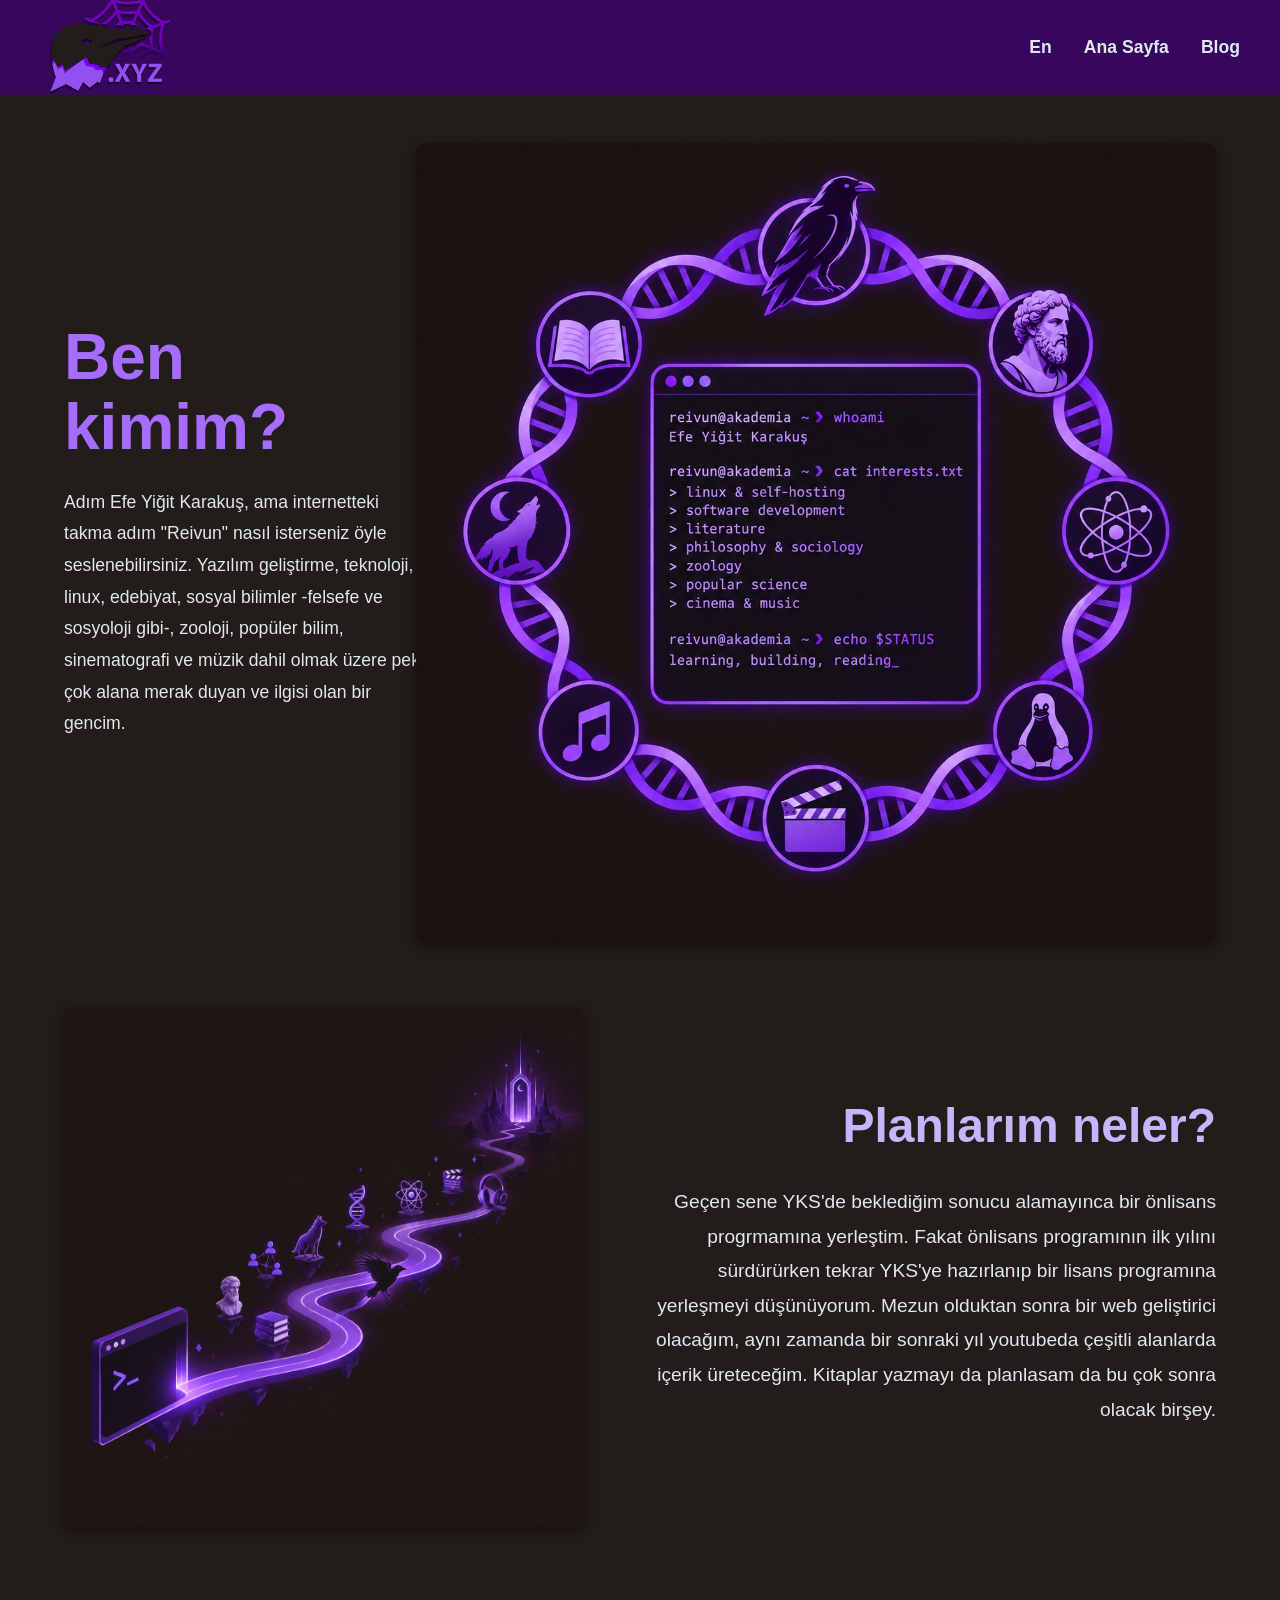
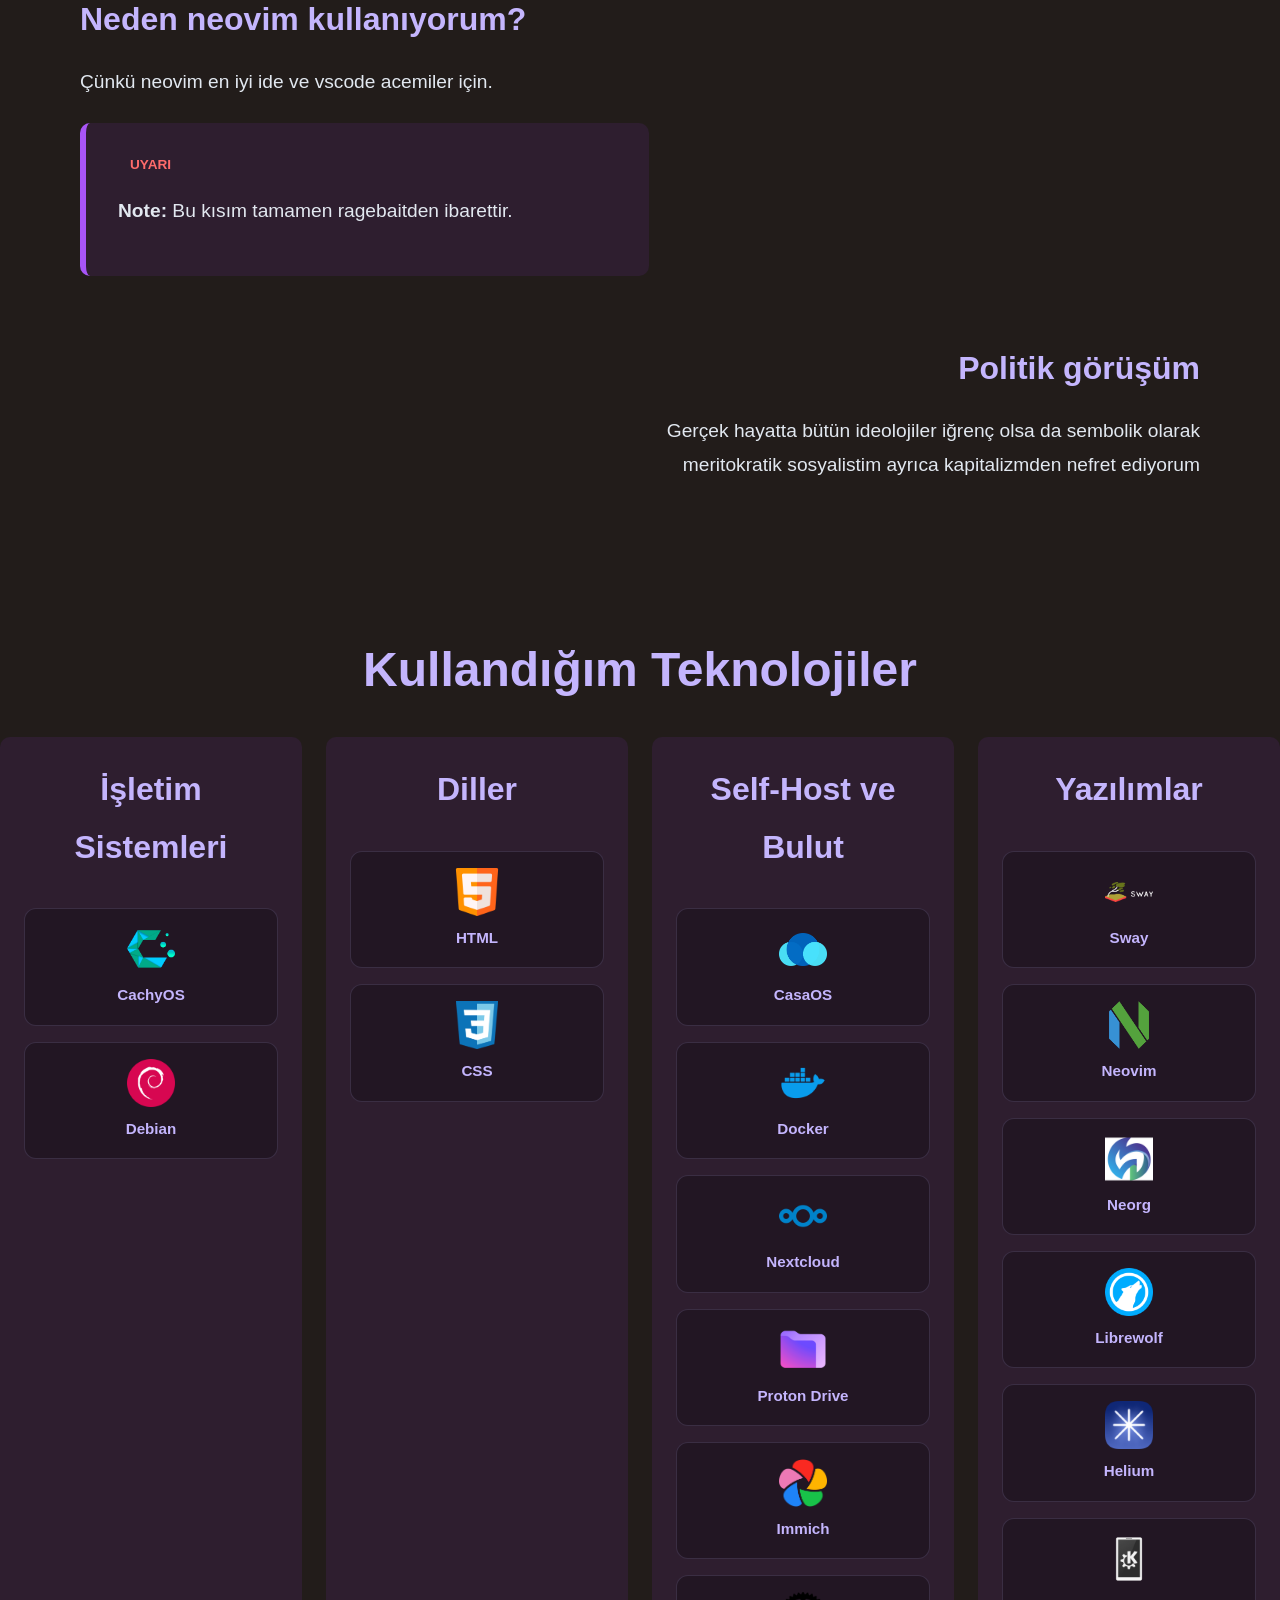
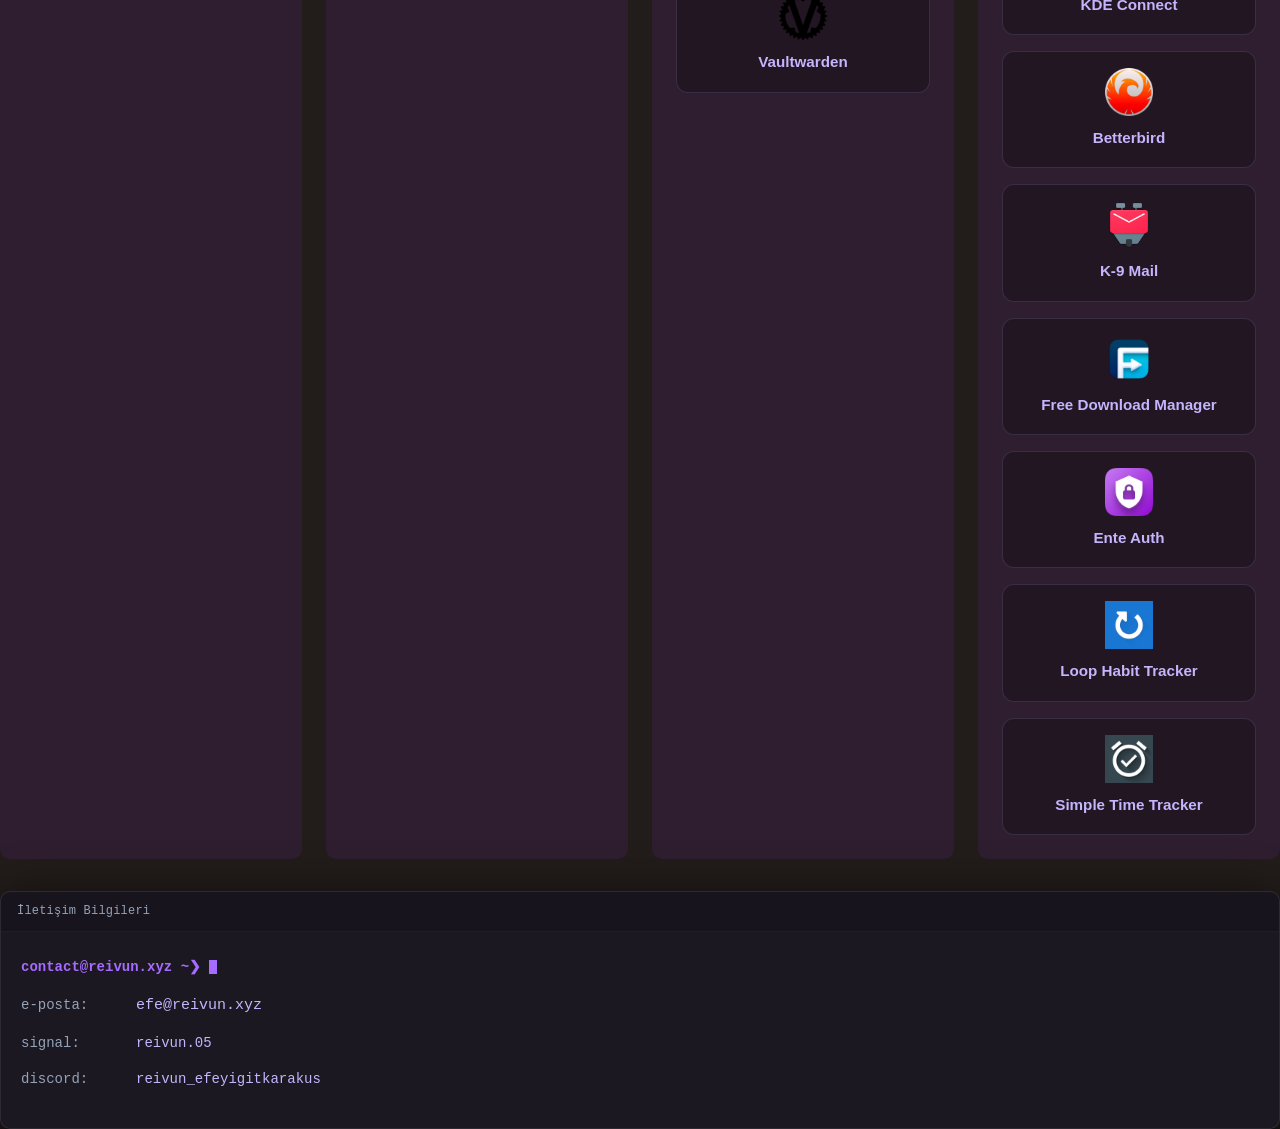
==== commit 38e1def3: "turkish page's language differents are fixed" ====
--- a/tr/index.html
+++ b/tr/index.html
@@ -69,11 +69,11 @@
   <!-- techs: Teknoloji listesi bölümü. 'br' etiketleri kaldırıldı, boşluk CSS tarafından sağlanıyor. -->
   <div class="techs">
     <!-- İkinci h1 yerine h2 kullanıldı (tek h1 kuralına uygun). -->
-    <h2>Technologies I use</h2>
+    <h2>Kullandığım Teknolojiler</h2>
     <div class="techs-grid">
       <!-- Kategori: İşletim Sistemleri -->
       <div class="techs-category">
-        <h3>Operating Systems</h3>
+        <h3>İşletim Sistemleri</h3>
         <div class="techs-item">
           <img src="../images/cachyos-icon.png" alt="CachyOS işletim sistemi simgesi">
           <span>CachyOS</span>
@@ -86,7 +86,7 @@
 
       <!-- Kategori: Diller (kapanış etiketi h2 olarak düzeltildi, h3 hatalıydı) -->
       <div class="techs-category">
-        <h3>Languages</h3>
+        <h3>Diller</h3>
         <div class="techs-item">
           <img src="../images/html-icon.png" alt="HTML işaretleme dili simgesi">
           <span>HTML</span>
@@ -99,7 +99,7 @@
 
       <!-- Kategori: Self-Host ve Bulut (kapanış etiketi h2 olarak düzeltildi, h4 hatalıydı) -->
       <div class="techs-category">
-        <h3>Self-Host and Cloud</h3>
+        <h3>Self-Host ve Bulut</h3>
         <div class="techs-item">
           <img src="../images/casaos-icon.png" alt="CasaOS ev sunucu yazılımı simgesi">
           <span>CasaOS</span>
@@ -128,7 +128,7 @@
 
       <!-- Kategori: Yazılımlar -->
       <div class="techs-category">
-        <h3>Softwares</h3>
+        <h3>Yazılımlar</h3>
         <div class="techs-item">
           <img src="../images/sway-icon.png" alt="Sway sergileme penceresi yöneticisi simgesi">
           <span>Sway</span>
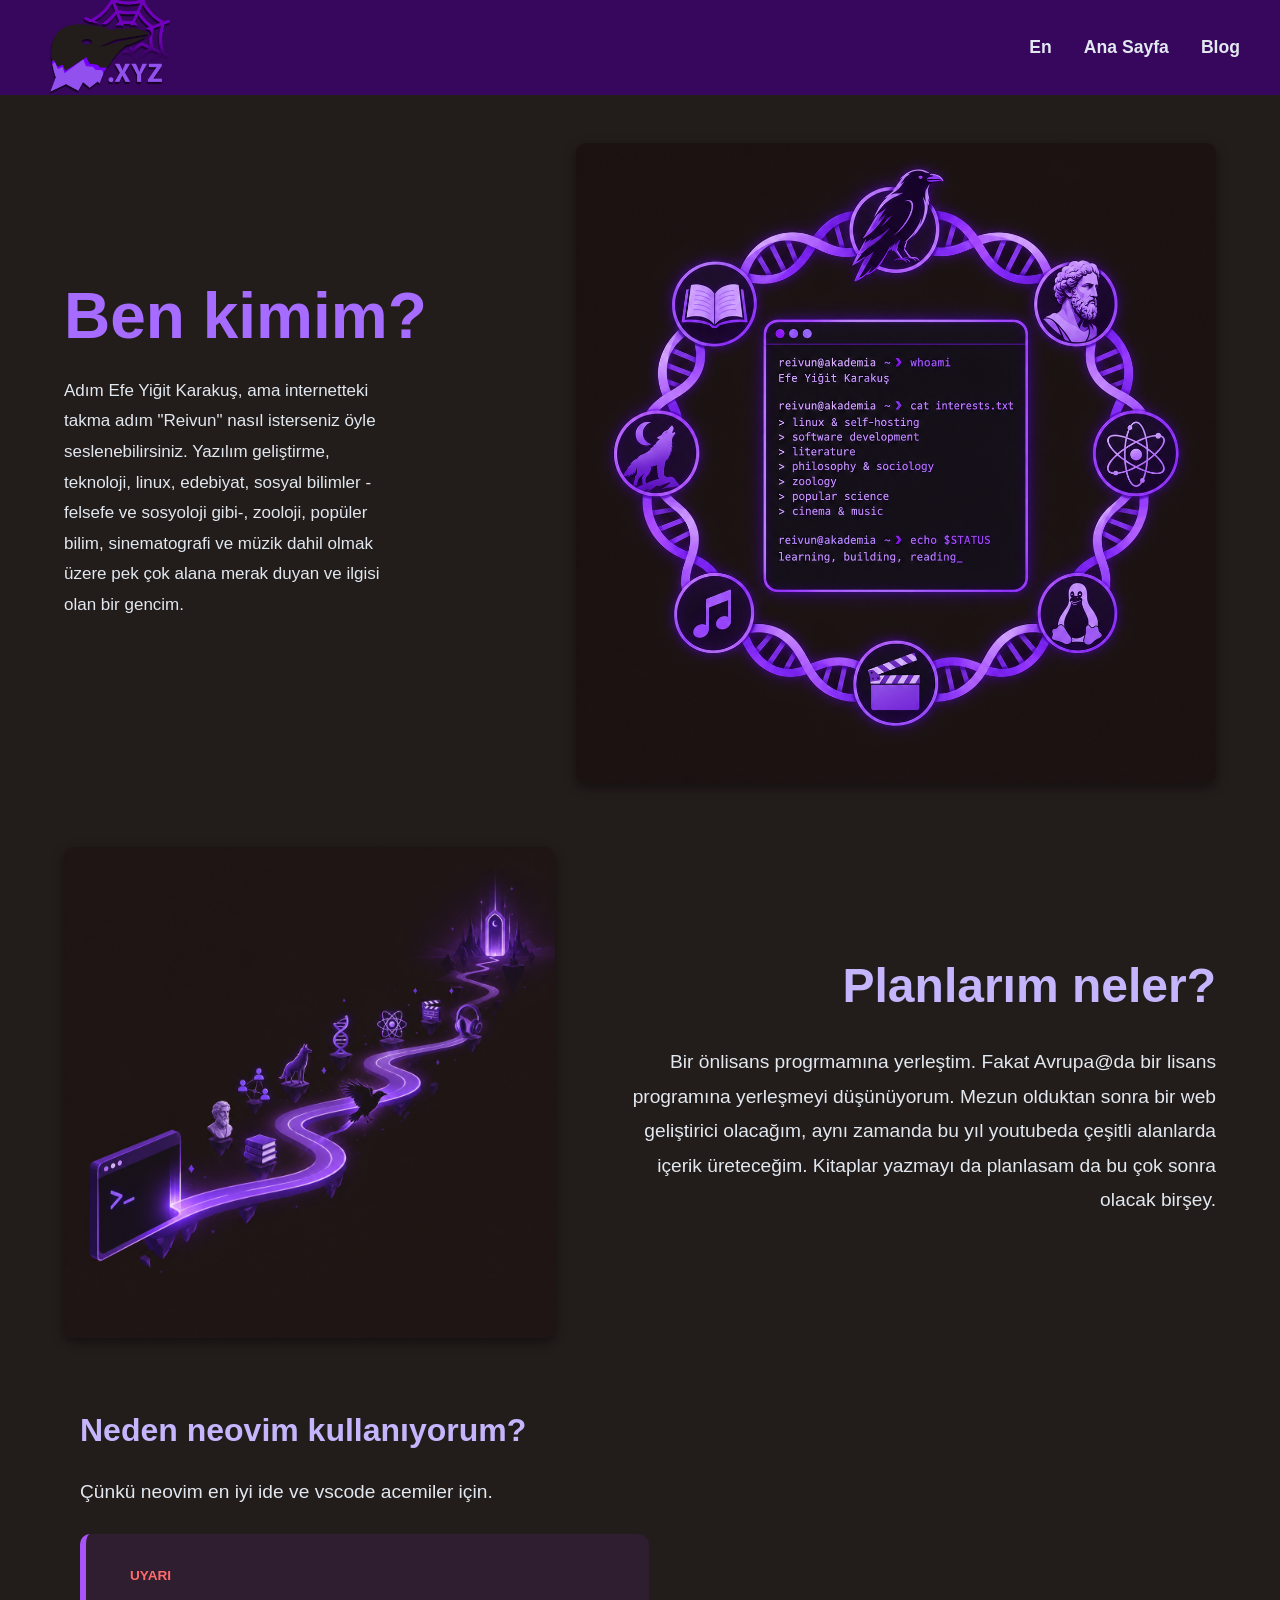
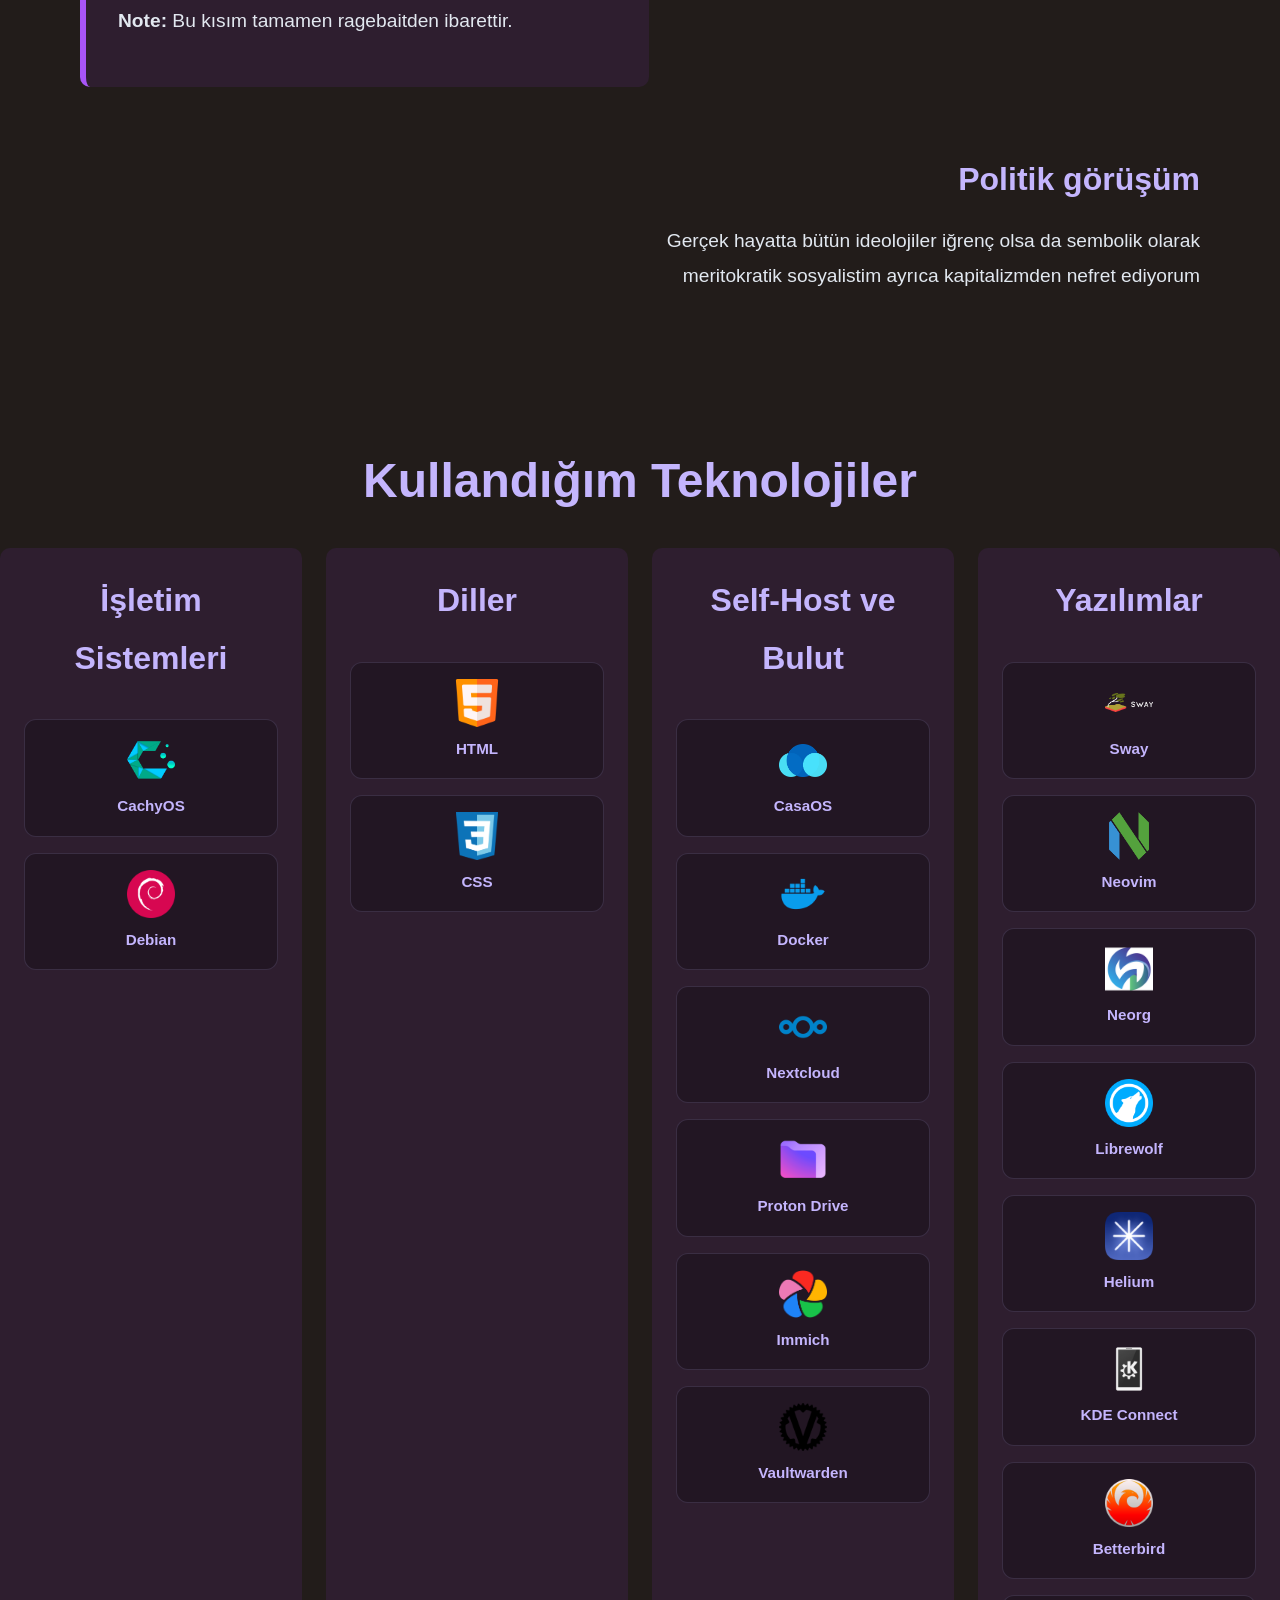
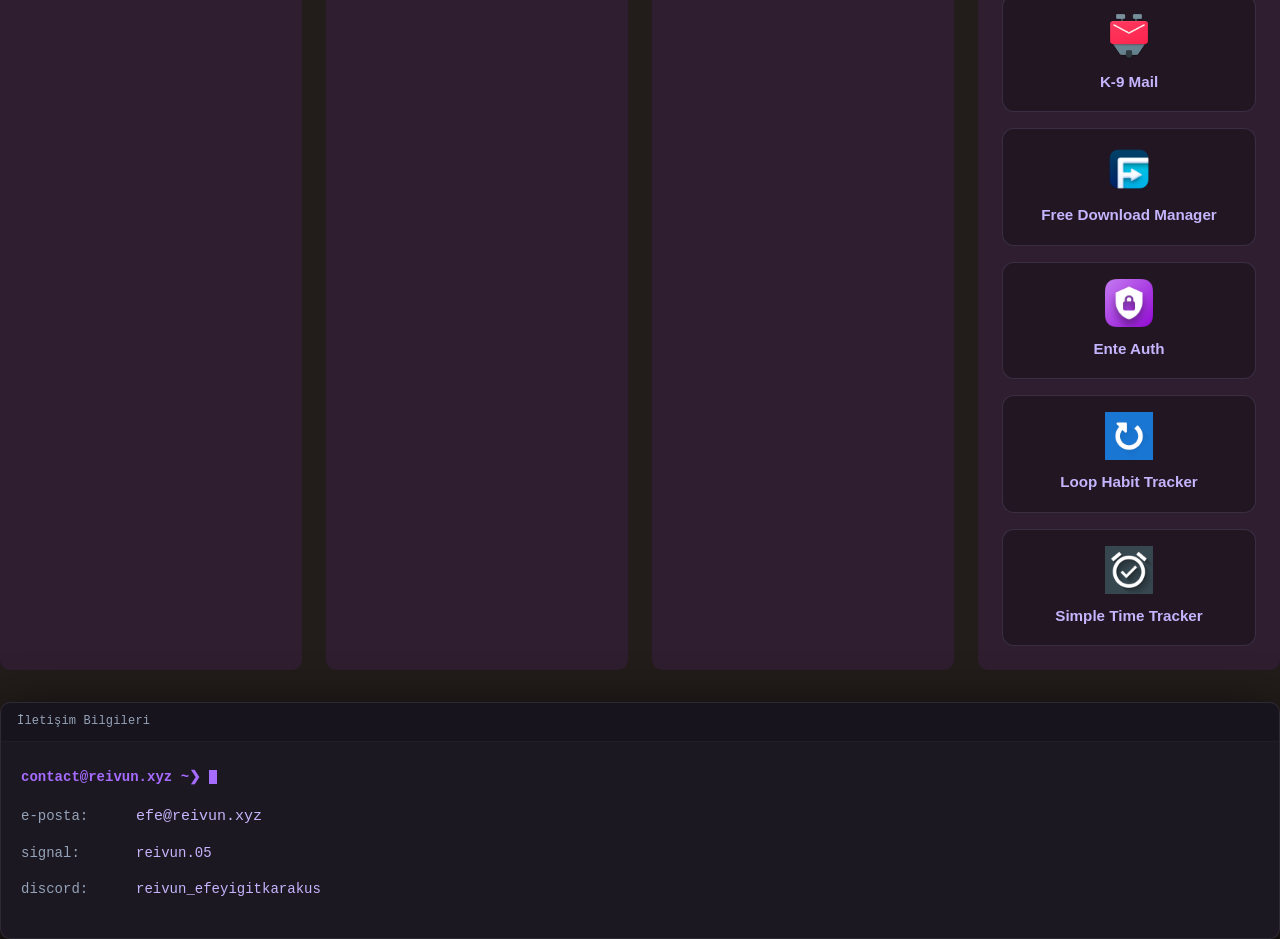
==== commit 0e5923b9: "changed destination text" ====
--- a/tr/index.html
+++ b/tr/index.html
@@ -46,7 +46,7 @@
       <img src="../images/destination.png" alt="Kariyer hedefi ve planlarını gösteren görsel" class="destination-img">
       <div>
         <h2>Planlarım neler?</h2>
-        <p>Geçen sene YKS'de beklediğim sonucu alamayınca bir önlisans progrmamına yerleştim. Fakat önlisans programının ilk yılını sürdürürken tekrar YKS'ye hazırlanıp bir lisans programına yerleşmeyi düşünüyorum. Mezun olduktan sonra bir web geliştirici olacağım, aynı zamanda bir sonraki yıl youtubeda çeşitli alanlarda içerik üreteceğim. Kitaplar yazmayı da planlasam da bu çok sonra olacak birşey.</p>
+        <p>Bir önlisans progrmamına yerleştim. Fakat Avrupa@da bir lisans programına yerleşmeyi düşünüyorum. Mezun olduktan sonra bir web geliştirici olacağım, aynı zamanda bu yıl youtubeda çeşitli alanlarda içerik üreteceğim. Kitaplar yazmayı da planlasam da bu çok sonra olacak birşey.</p>
       </div>
     </section>
 
--- a/css/main.css
+++ b/css/main.css
@@ -168,9 +168,9 @@
 
 .whoami-section {
   display: grid;
-  grid-template-columns: minmax(0, 60ch) minmax(0, 1fr); /* sol: yazı, sağ: görsel */
+  grid-template-columns: 1fr 2fr; /* yazı | imaj (imaj daha geniş, yazısı daha okunur) */
   align-items: center;
-  gap: 10rem;
+  gap: 12rem;
 
   max-width: none;
   width: 100%;
@@ -180,32 +180,32 @@
 .whoami-text h1 {
   line-height: 1.1;
   margin-bottom: 1.5rem;
+  white-space: nowrap;
 }
 
 .whoami-text {
   min-width: 0;
-  margin-right: 15rem;
 }
 
 .whoami-text p {
-  font-size: clamp(0.800rem, calc(1rem + 0.25vw), 1.1rem);
+  font-size: 17px;
 }
 
 .whoami-img {
   width: 100%;
-  min-width: 800px;
   height: auto;
+  display: block;
   justify-self: end;        /* görsel sağa yaslanır */
   border-radius: var(--border-radius);
   box-shadow: 0 4px 12px rgba(0, 0, 0, 0.4);
 }
 
 .destination-section {
-  display: flex; 
-  gap: 4rem;
+  display: grid;
+  grid-template-columns: 0.8fr 1fr; /* imaj | metin, eş bölüşüm, ekranı kaplamaz */
   align-items: center;
+  gap: 3rem;
   margin-left: 0;
-  min-width: 60ch;
 
   max-width: none;
   width: 100%;
@@ -215,9 +215,7 @@
 
 .destination-img {
   width: 100%;
-  min-width: 520px;
   height: auto;
-  justify-self: start;
   border-radius: var(--border-radius);
   box-shadow: 0 4px 12px rgba(0, 0, 0, 0.4);
 }
@@ -444,3 +442,268 @@
   outline: 3px solid var(--primary-color);
   outline-offset: 4px;
 }
+
+
+/* ==========================================================================
+   MOBİL RESPONSIVE (YENİ)
+   ==========================================================================
+   Aşağıdaki media query'ler yalnızca dar ekranlarda devreye girer.
+   Masaüstü stilleri aynen korunur; mobilde sorun çıkaran sabit
+   genişlikler (min-width), büyük boşluklar (gap/margin/padding)
+   burada geçersiz kılınır.
+
+   Kırılım noktaları:
+   - 1024px ve altı : Tablet / küçük laptop
+   - 768px ve altı  : Mobil (dikey)
+   - 480px ve altı  : Küçük mobil
+*/
+
+/* --------------------------------------------------------------------------
+   TABLET: 1024px ve altı
+   --------------------------------------------------------------------------
+   whoami ve destination bölümlerindeki çok büyük gap ve margin'ler küçültülür,
+   görsellerdeki sabit min-width değerleri yumuşatılır.
+*/
+@media (max-width: 1024px) {
+  main,
+  footer {
+    padding: 3rem 2rem;              /* Kenar boşlukları daraltıldı */
+  }
+
+  .whoami-section {
+    gap: 4rem;                       /* 10rem -> 4rem */
+  }
+
+  .whoami-text {
+    margin-right: 4rem;              /* 15rem -> 4rem */
+  }
+
+  .whoami-img {
+    min-width: 0;
+    max-width: none;
+  }
+
+  .destination-section {
+    gap: 2.5rem;
+  }
+
+  .destination-img {
+    min-width: 0;
+    max-width: none;
+  }
+
+  .navbar {
+    padding: 1.25rem 1.5rem;
+  }
+
+  .logo img {
+    max-height: 100px;               /* 140px -> 100px */
+  }
+}
+
+/* --------------------------------------------------------------------------
+   MOBİL: 768px ve altı
+   --------------------------------------------------------------------------
+   Temel kırılım noktası. İki sütunlu tüm düzenler tek sütuna düşer,
+   sabit genişlikler kaldırılır, yazılar ortalanır.
+*/
+@media (max-width: 768px) {
+  /* ---- Navbar: dikey ortalı düzen ---- */
+  .navbar {
+    flex-direction: column;          /* Logo üstte, linkler altta */
+    gap: 1rem;
+    padding: 1rem 1rem 1.25rem;
+    max-height: none;                /* Sabit yükseklik kalkar, içerik sarar */
+  }
+
+  .logo {
+    margin-top: 0;                   /* Masaüstündeki 20px boşluk gerekmiyor */
+  }
+
+  .logo img {
+    max-height: 70px;                /* Mobilde kompakt logo */
+  }
+
+  .nav-links {
+    gap: 1.25rem;                    /* 2rem -> 1.25rem, dar ekranda sığar */
+    flex-wrap: wrap;                 /* Gerekirse alt satıra geçer */
+    justify-content: center;
+  }
+
+  .nav-links a {
+    font-size: 1rem;
+  }
+
+  /* ---- Ana içerik: daralan padding ---- */
+  main {
+    padding: 2rem 1.25rem;
+  }
+
+  /* ---- Section genel ---- */
+  section {
+    margin-bottom: 3rem;
+    padding: 0 0.25rem;
+    max-width: 100%;                 /* 72ch sınırı mobilde kalkar */
+  }
+
+  section p {
+    margin-bottom: 1.25rem;
+  }
+
+  /* ---- Who Am I bölümü: tek sütun, görsel yazının altında ---- */
+  .whoami-section {
+    display: flex;                   /* Grid yerine flex ile dikey akış */
+    flex-direction: column;
+    gap: 2rem;
+    align-items: center;
+  }
+
+  .whoami-text {
+    margin-right: 0;                 /* Masaüstündeki 15rem boşluk tamamen kalkar */
+    text-align: left;
+    width: 100%;
+  }
+
+  .whoami-img {
+    min-width: 0;
+    width: 100%;
+    max-width: none;
+    justify-self: center;
+  }
+
+  /* ---- Destination bölümü: görsel üstte, metin altta ---- */
+  .destination-section {
+    display: flex;
+    flex-direction: column-reverse;  /* Görsel üstte kalsın (HTML sırası: görsel, metin) */
+    gap: 2rem;
+    text-align: left;                /* Sağa hizalı metin mobilde okunması zor, sola alındı */
+    min-width: 0;                    /* 60ch sabit genişlik kalkar */
+    width: 100%;
+  }
+
+  .destination-img {
+    min-width: 0;
+    width: 100%;
+    max-width: none;
+    margin: 0 auto;
+  }
+
+  /* ---- align-left / align-right: mobilde normale döner ---- */
+  /* Dar ekranda 60ch minimum genişlik taşmaya yol açtığı için iptal edilir. */
+  .align-left,
+  .align-right {
+    min-width: 0;
+    max-width: 100%;
+    margin-left: 0;
+    margin-right: 0;
+    text-align: left;                /* İkisi de mobilde sola hizalı */
+  }
+
+  /* ---- Kart ---- */
+  .card {
+    padding: 1.25rem 1.25rem;        /* 1.5rem 2rem -> daha kompakt */
+  }
+
+  /* ---- Teknolojiler bölümü ---- */
+  .techs {
+    margin: 2rem 1.25rem;            /* Kenarlardan içeride dursun */
+    width: auto;
+  }
+
+  .techs-grid {
+    grid-template-columns: 1fr;      /* Kategoriler alt alta */
+    gap: 1rem;
+  }
+
+  .techs-category {
+    grid-template-columns: repeat(auto-fit, minmax(90px, 1fr)); /* Hücreler daha sık */
+    padding: 1.25rem;
+  }
+
+  .techs-item {
+    padding: 0.75rem 0.5rem;
+  }
+
+  .techs-item img {
+    width: 40px;                     /* 48px -> 40px */
+    height: 40px;
+  }
+
+  .techs-item span {
+    font-size: 0.85rem;
+  }
+
+  /* ---- Footer / Terminal ---- */
+  footer {
+    padding: 0 1rem 1.5rem;          /* Terminal etrafında hafif boşluk */
+  }
+
+  .terminal {
+    border-radius: var(--border-radius);
+  }
+
+  .terminal-body {
+    padding: 1.25rem 1rem;
+  }
+
+  /* Uzun e-posta/Discord adreslerinin satırı taşırmaması için */
+  .contact-link,
+  .contact-value {
+    word-break: break-all;
+  }
+
+  .contact-line {
+    flex-wrap: wrap;                 /* Gerekirse alt satıra geçer */
+  }
+}
+
+/* --------------------------------------------------------------------------
+   KÜÇÜK MOBİL: 480px ve altı
+   --------------------------------------------------------------------------
+   Son rötuşlar: yazı boyutları ve boşluklar biraz daha daraltılır.
+*/
+@media (max-width: 480px) {
+  body {
+    font-size: 16px;                 /* 18px -> 16px, dar ekranda daha dengeli */
+  }
+
+  main {
+    padding: 1.5rem 1rem;
+  }
+
+  section {
+    margin-bottom: 2.5rem;
+  }
+
+  .whoami-section {
+    gap: 1.5rem;
+  }
+
+  .terminal-body {
+    padding: 1rem 0.875rem;
+  }
+
+  .label {
+    min-width: 80px;                 /* 95px -> 80px */
+    margin-right: 0.75rem;
+  }
+
+  .techs {
+    margin: 1.5rem 0.75rem;
+  }
+}
+
+/* --------------------------------------------------------------------------
+   ÇOK GENİŞ EKRAN: 2000px ve üzeri (opsiyonel)
+   --------------------------------------------------------------------------
+   4K monitörlerde içeriğin aşırı yayılmasını engellemek için.
+*/
+@media (min-width: 2000px) {
+  main {
+    max-width: 1700px;
+  }
+
+  .techs {
+    max-width: 1700px;
+  }
+}
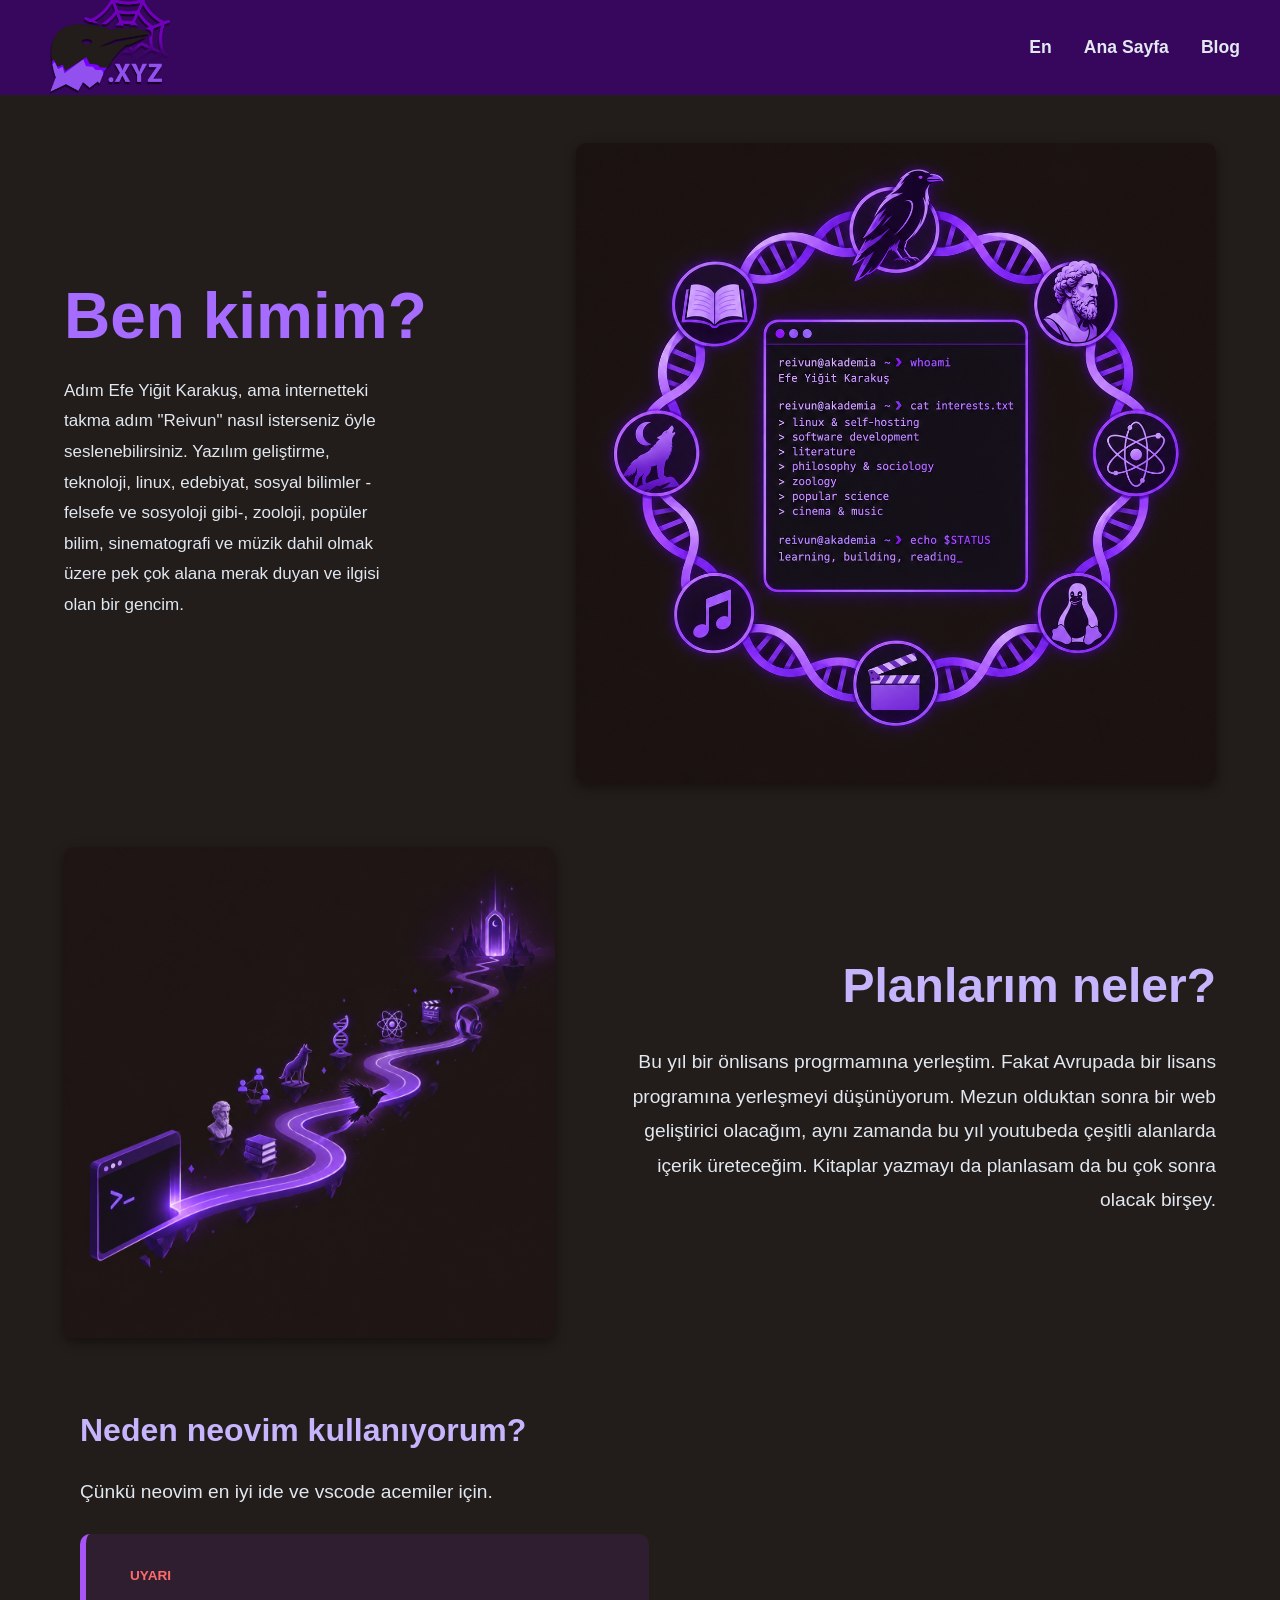
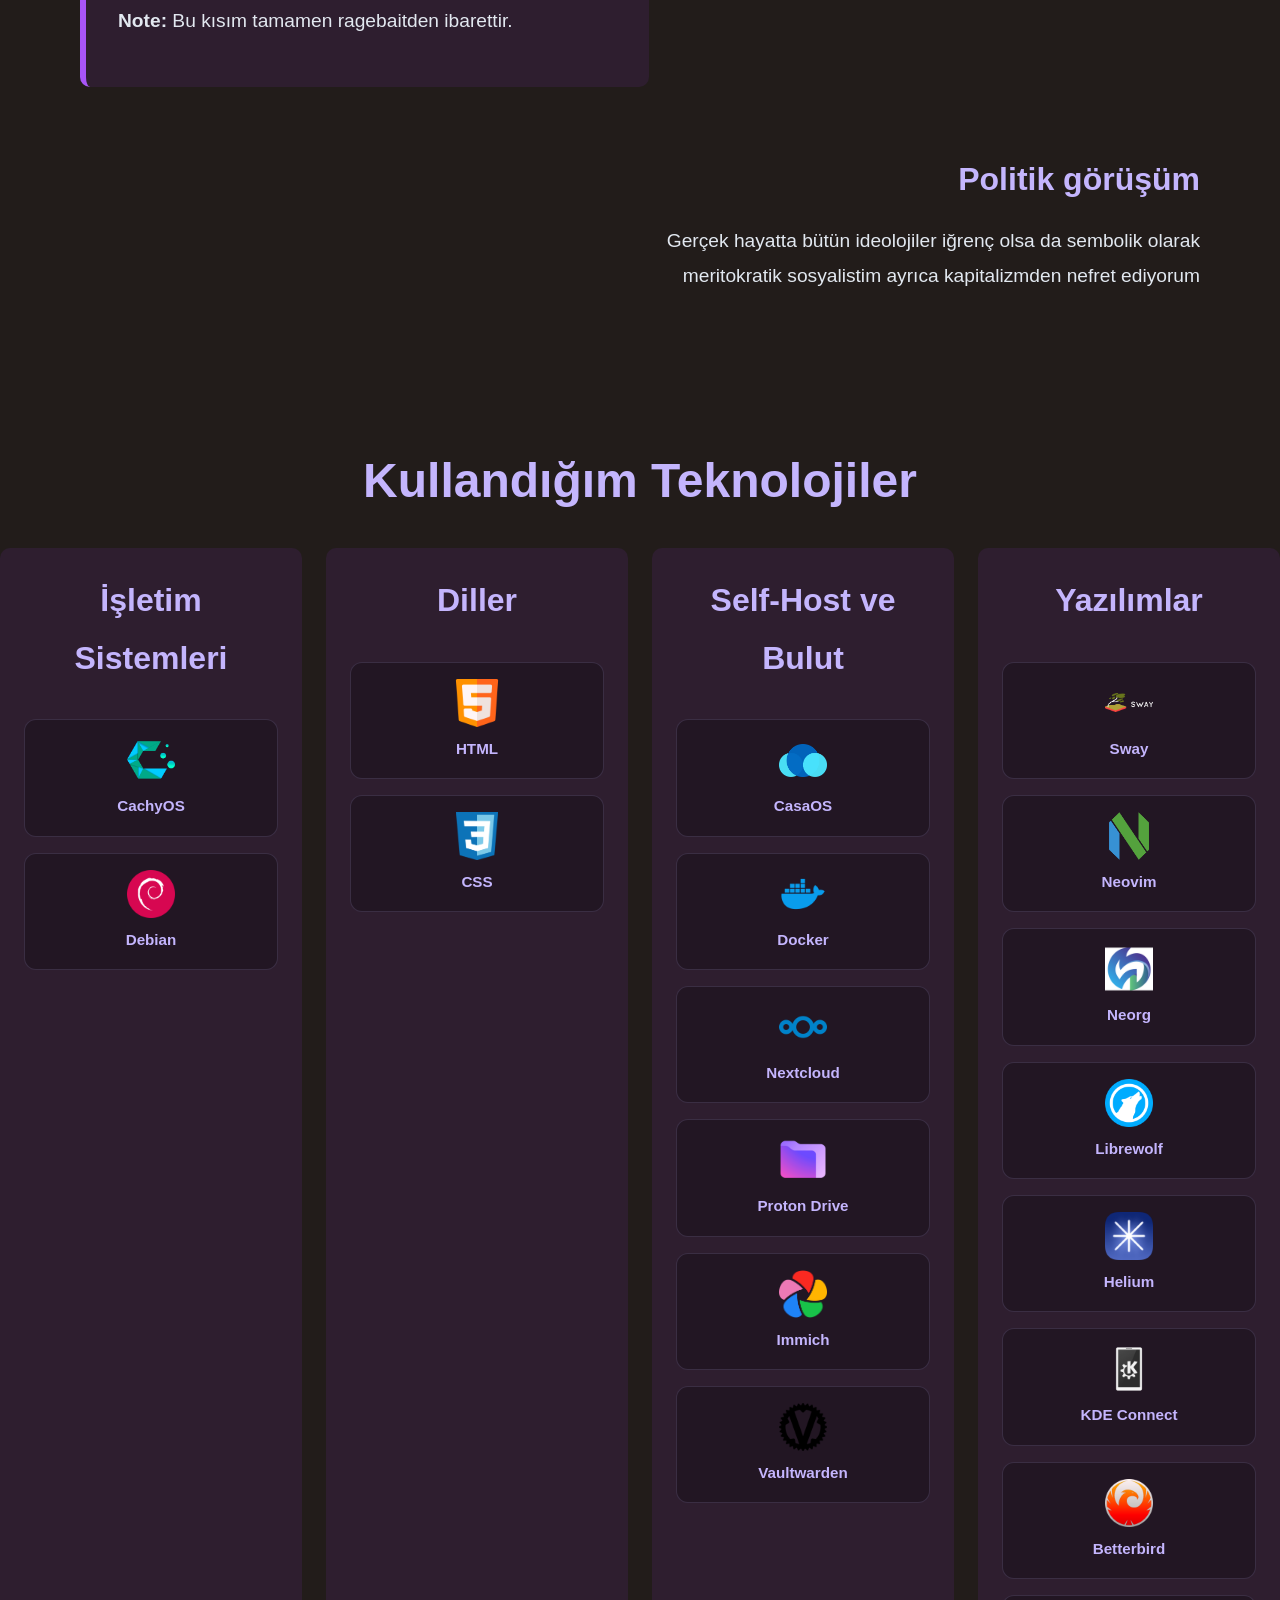
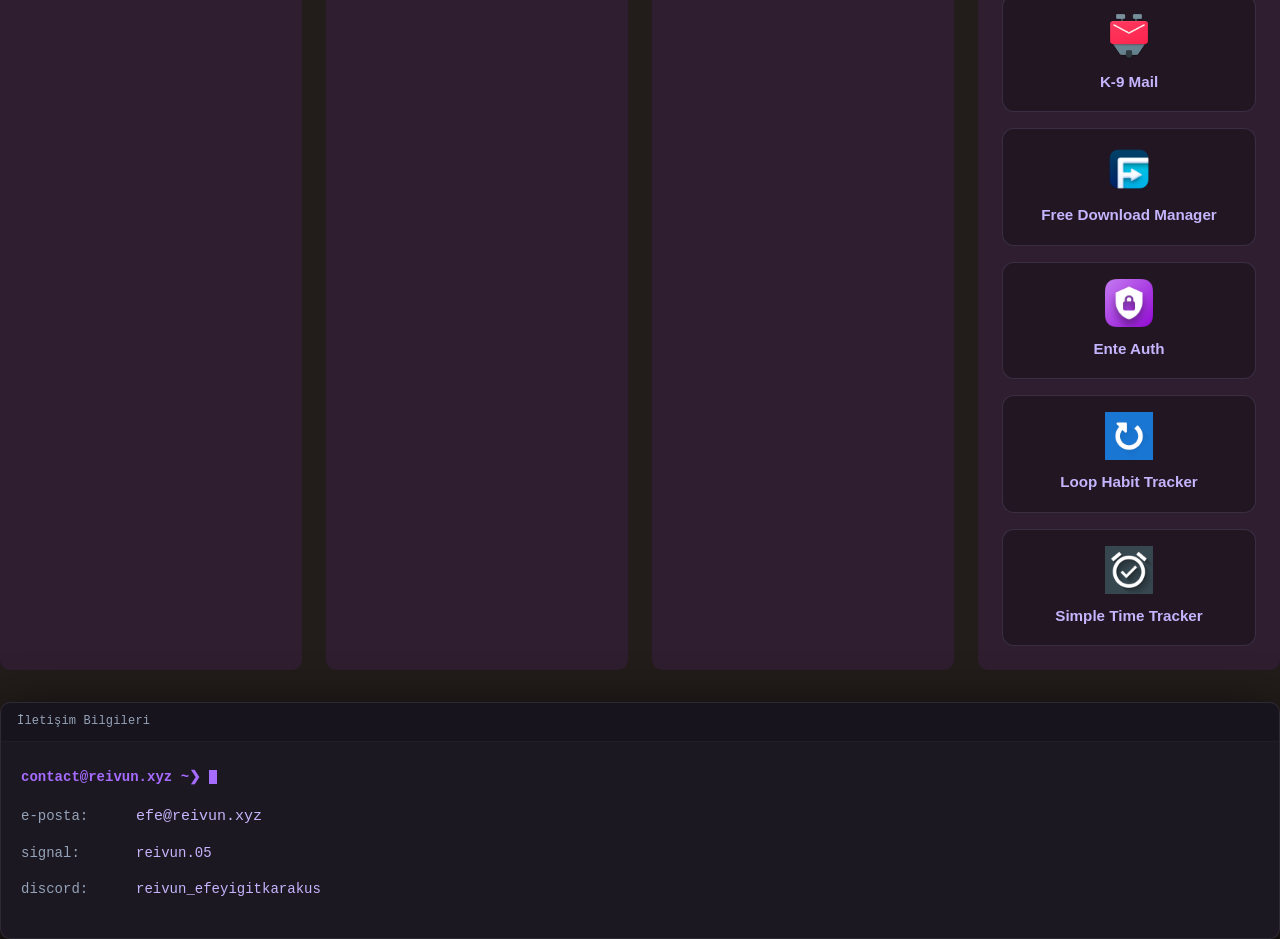
==== commit 7b6ebd15: "fixed turkish page's texts" ====
--- a/tr/index.html
+++ b/tr/index.html
@@ -46,7 +46,7 @@
       <img src="../images/destination.png" alt="Kariyer hedefi ve planlarını gösteren görsel" class="destination-img">
       <div>
         <h2>Planlarım neler?</h2>
-        <p>Bir önlisans progrmamına yerleştim. Fakat Avrupa@da bir lisans programına yerleşmeyi düşünüyorum. Mezun olduktan sonra bir web geliştirici olacağım, aynı zamanda bu yıl youtubeda çeşitli alanlarda içerik üreteceğim. Kitaplar yazmayı da planlasam da bu çok sonra olacak birşey.</p>
+        <p>Bu yıl bir önlisans progrmamına yerleştim. Fakat Avrupada bir lisans programına yerleşmeyi düşünüyorum. Mezun olduktan sonra bir web geliştirici olacağım, aynı zamanda bu yıl youtubeda çeşitli alanlarda içerik üreteceğim. Kitaplar yazmayı da planlasam da bu çok sonra olacak birşey.</p>
       </div>
     </section>
 
